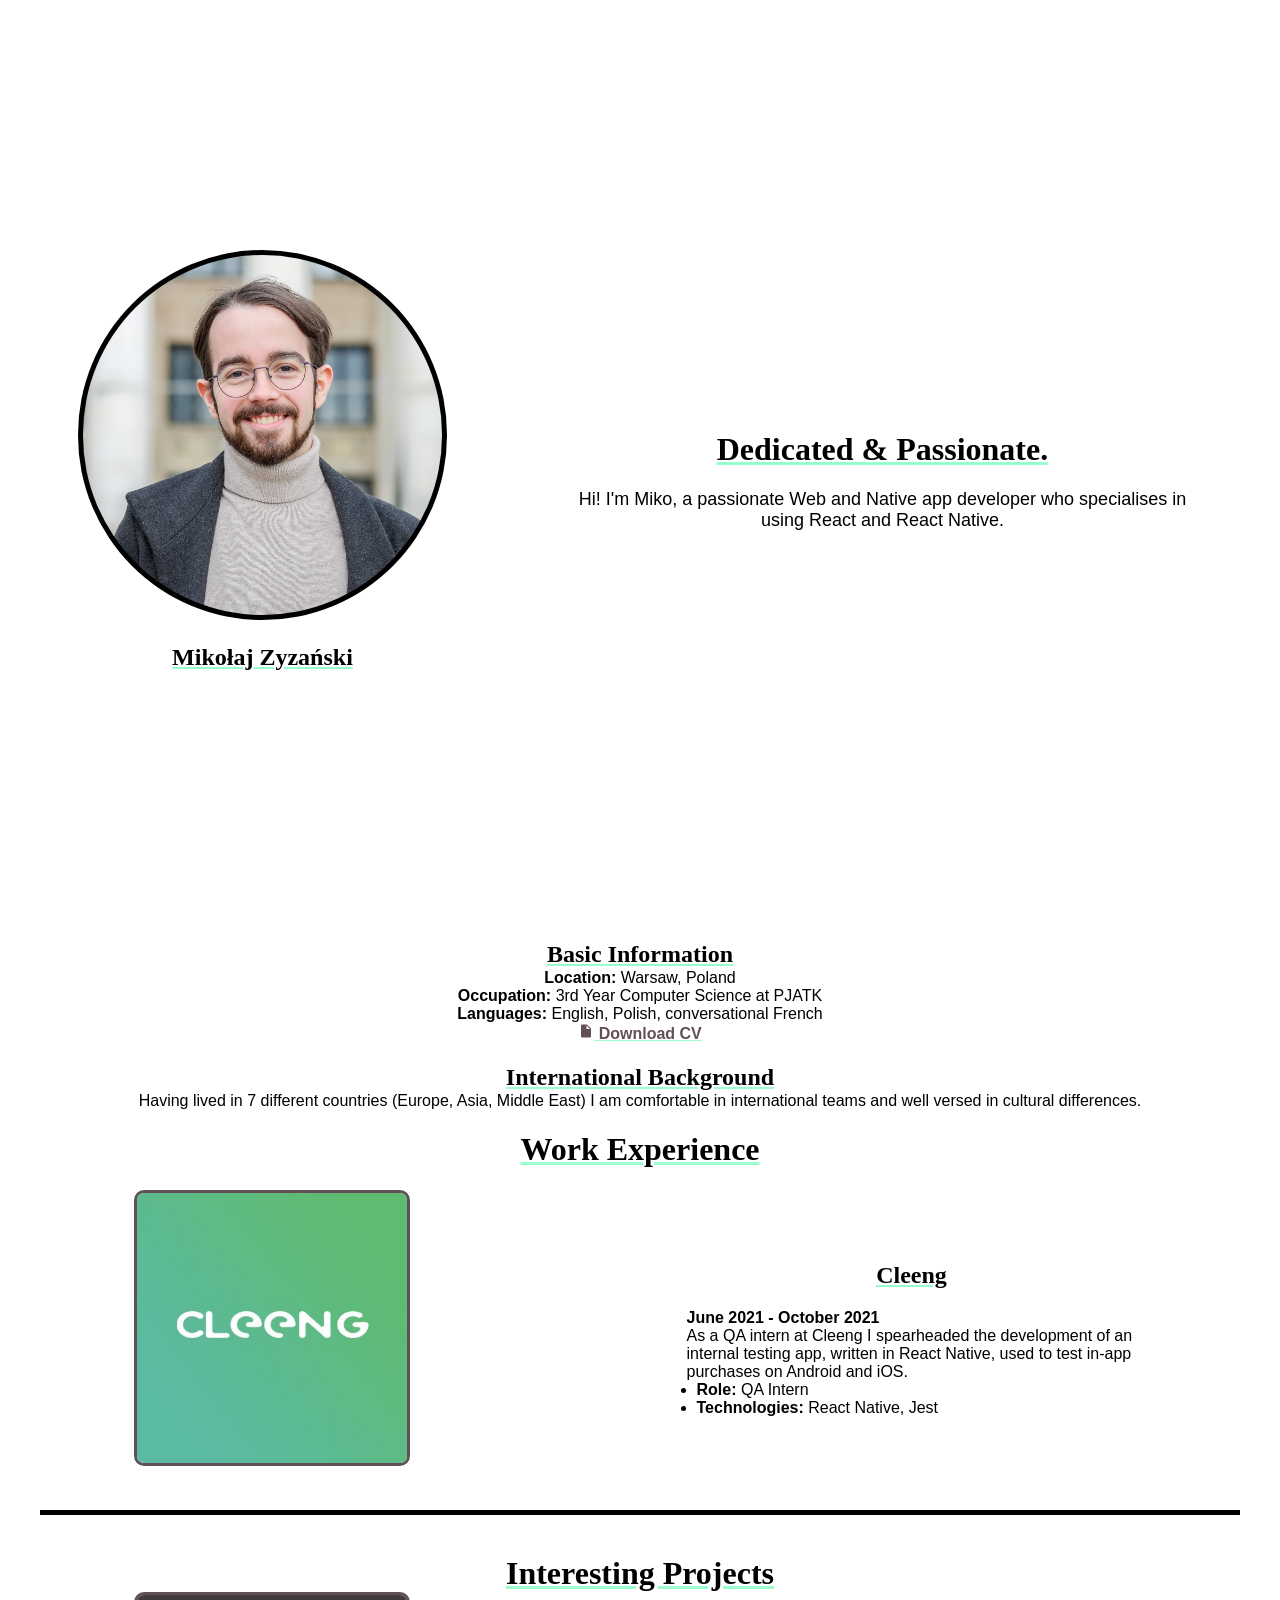
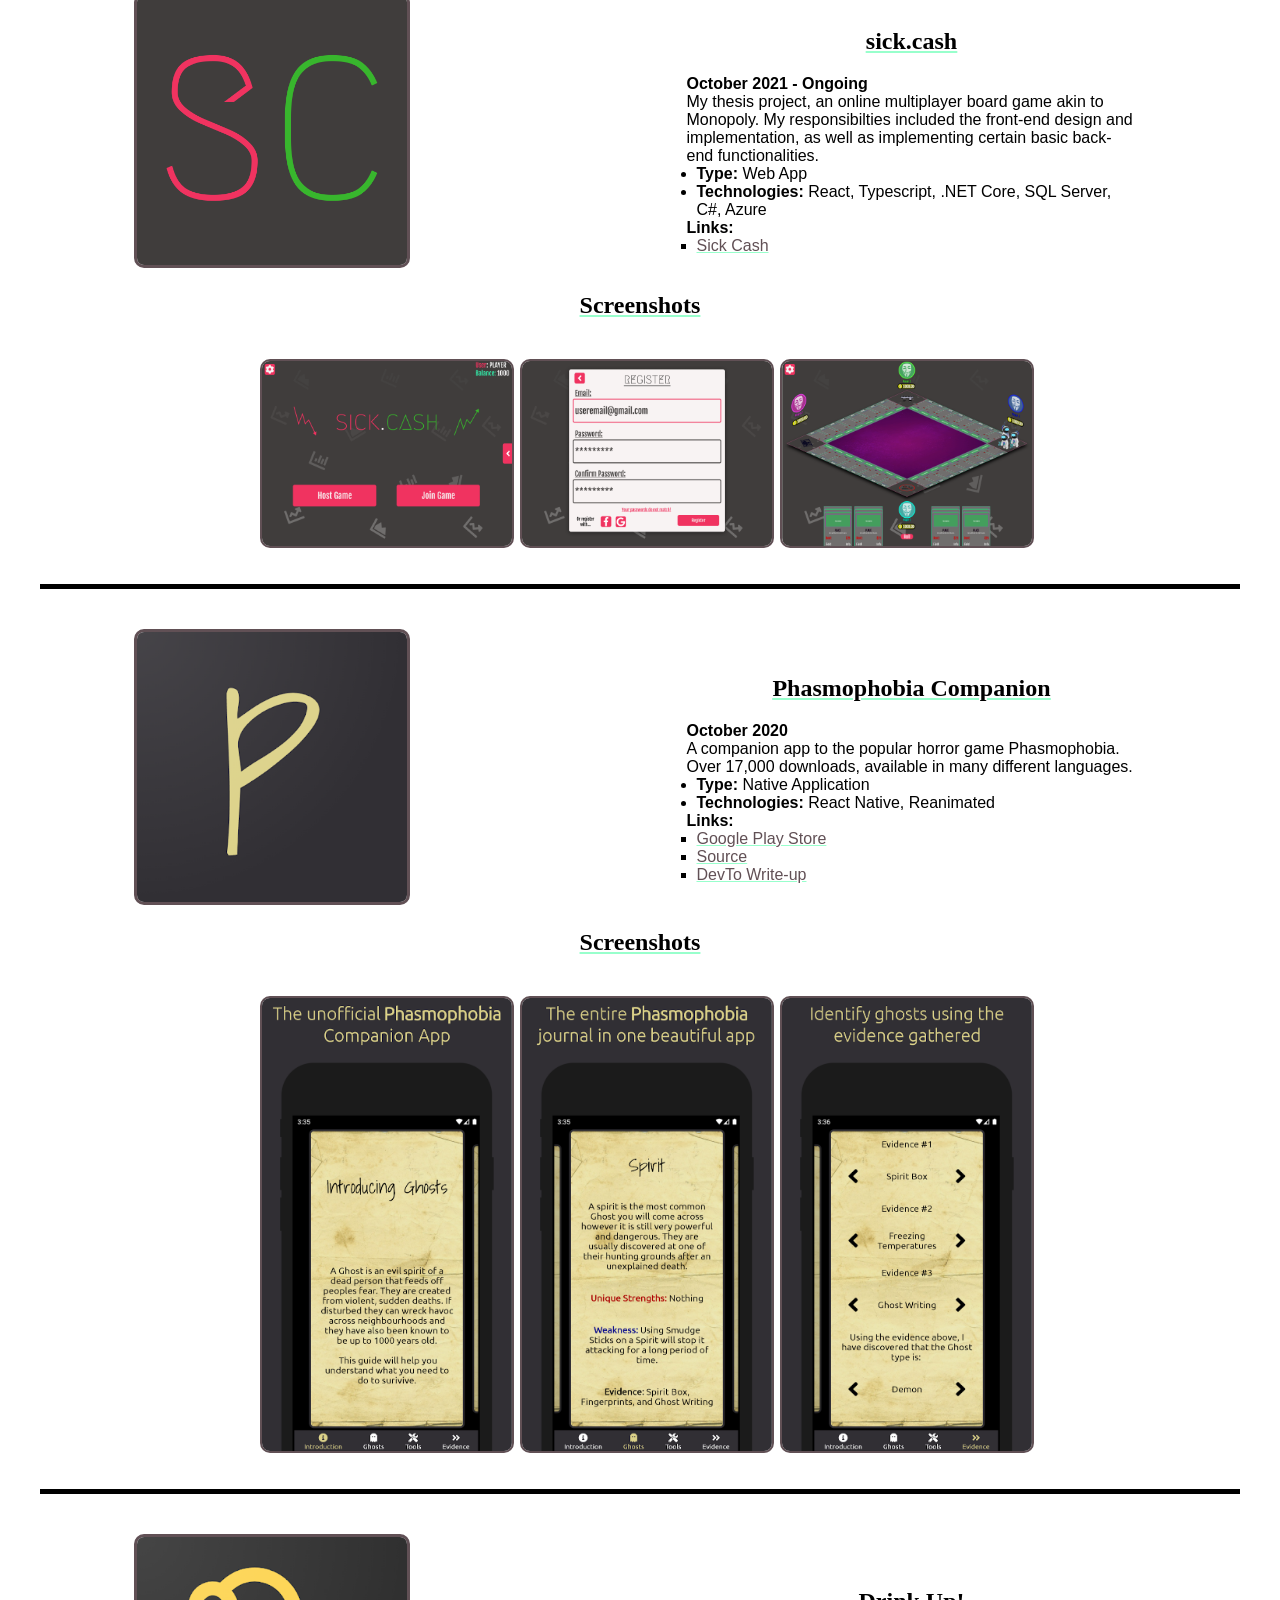
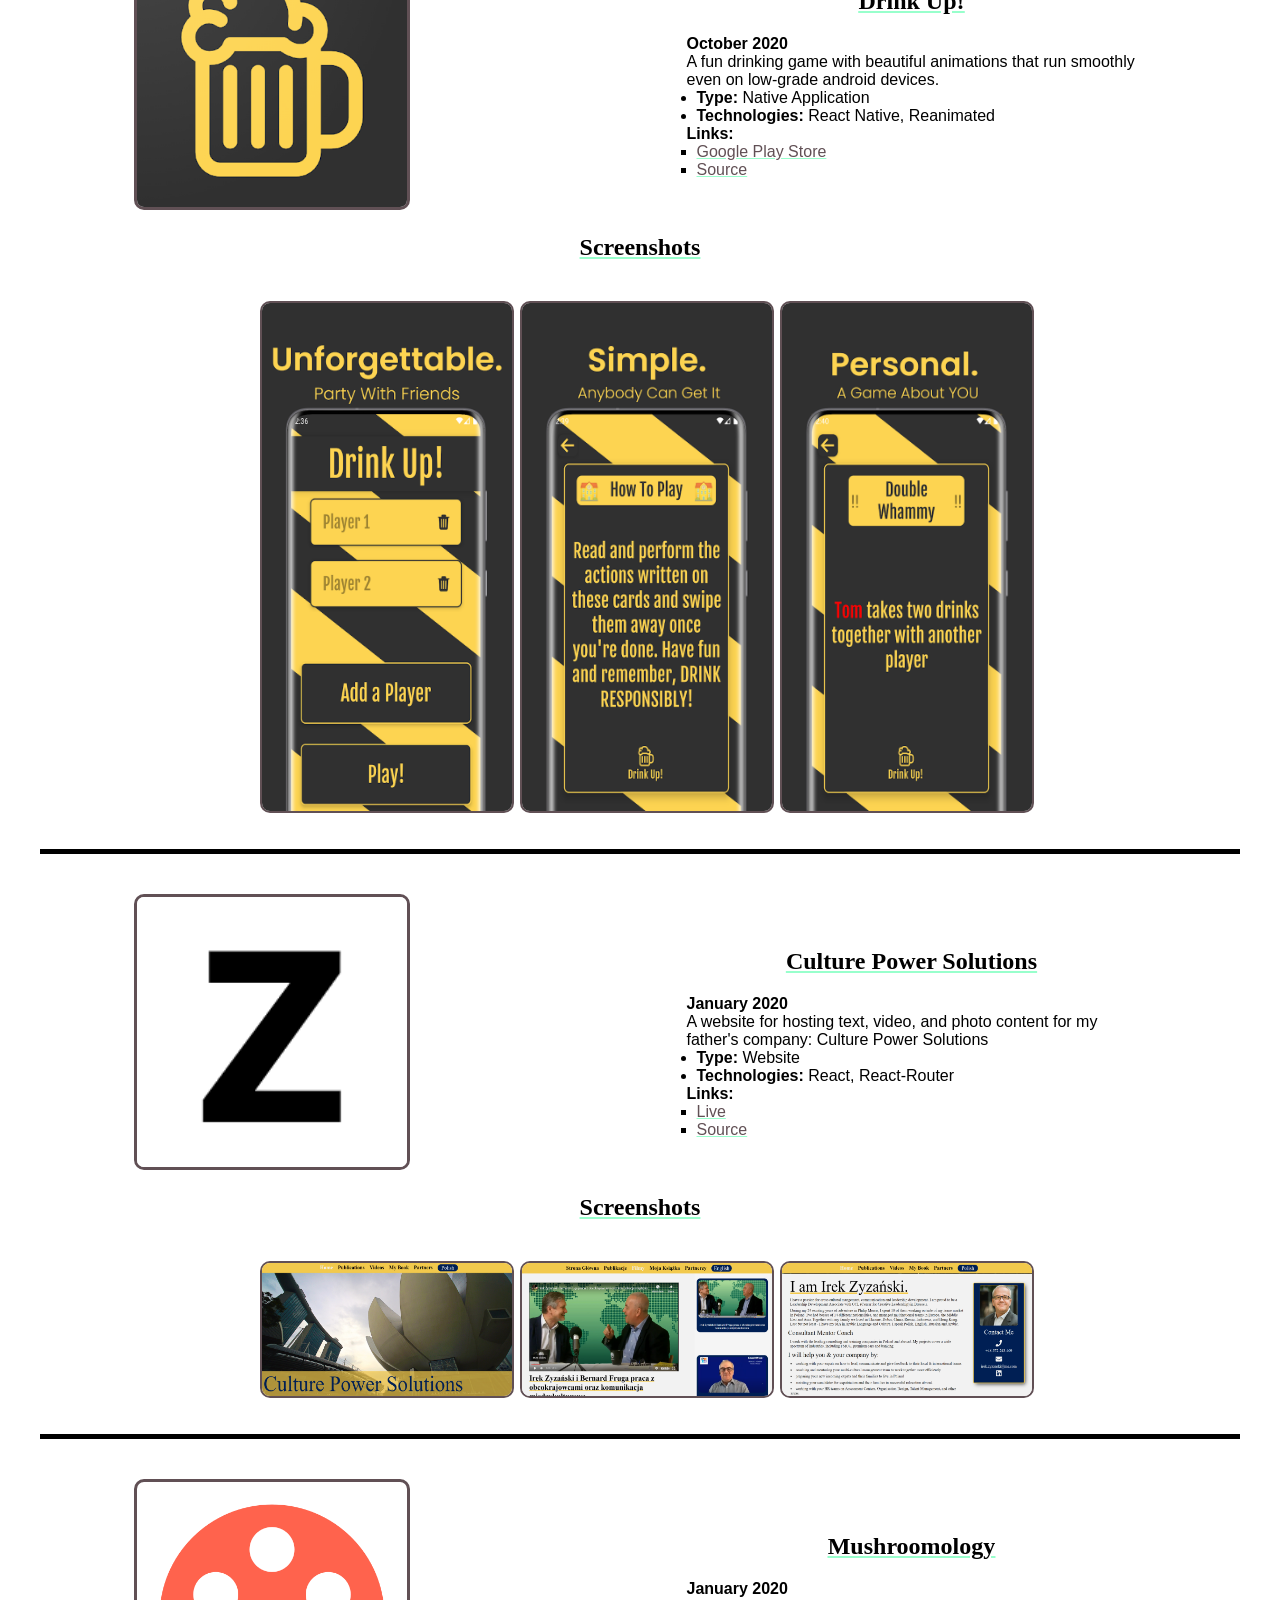
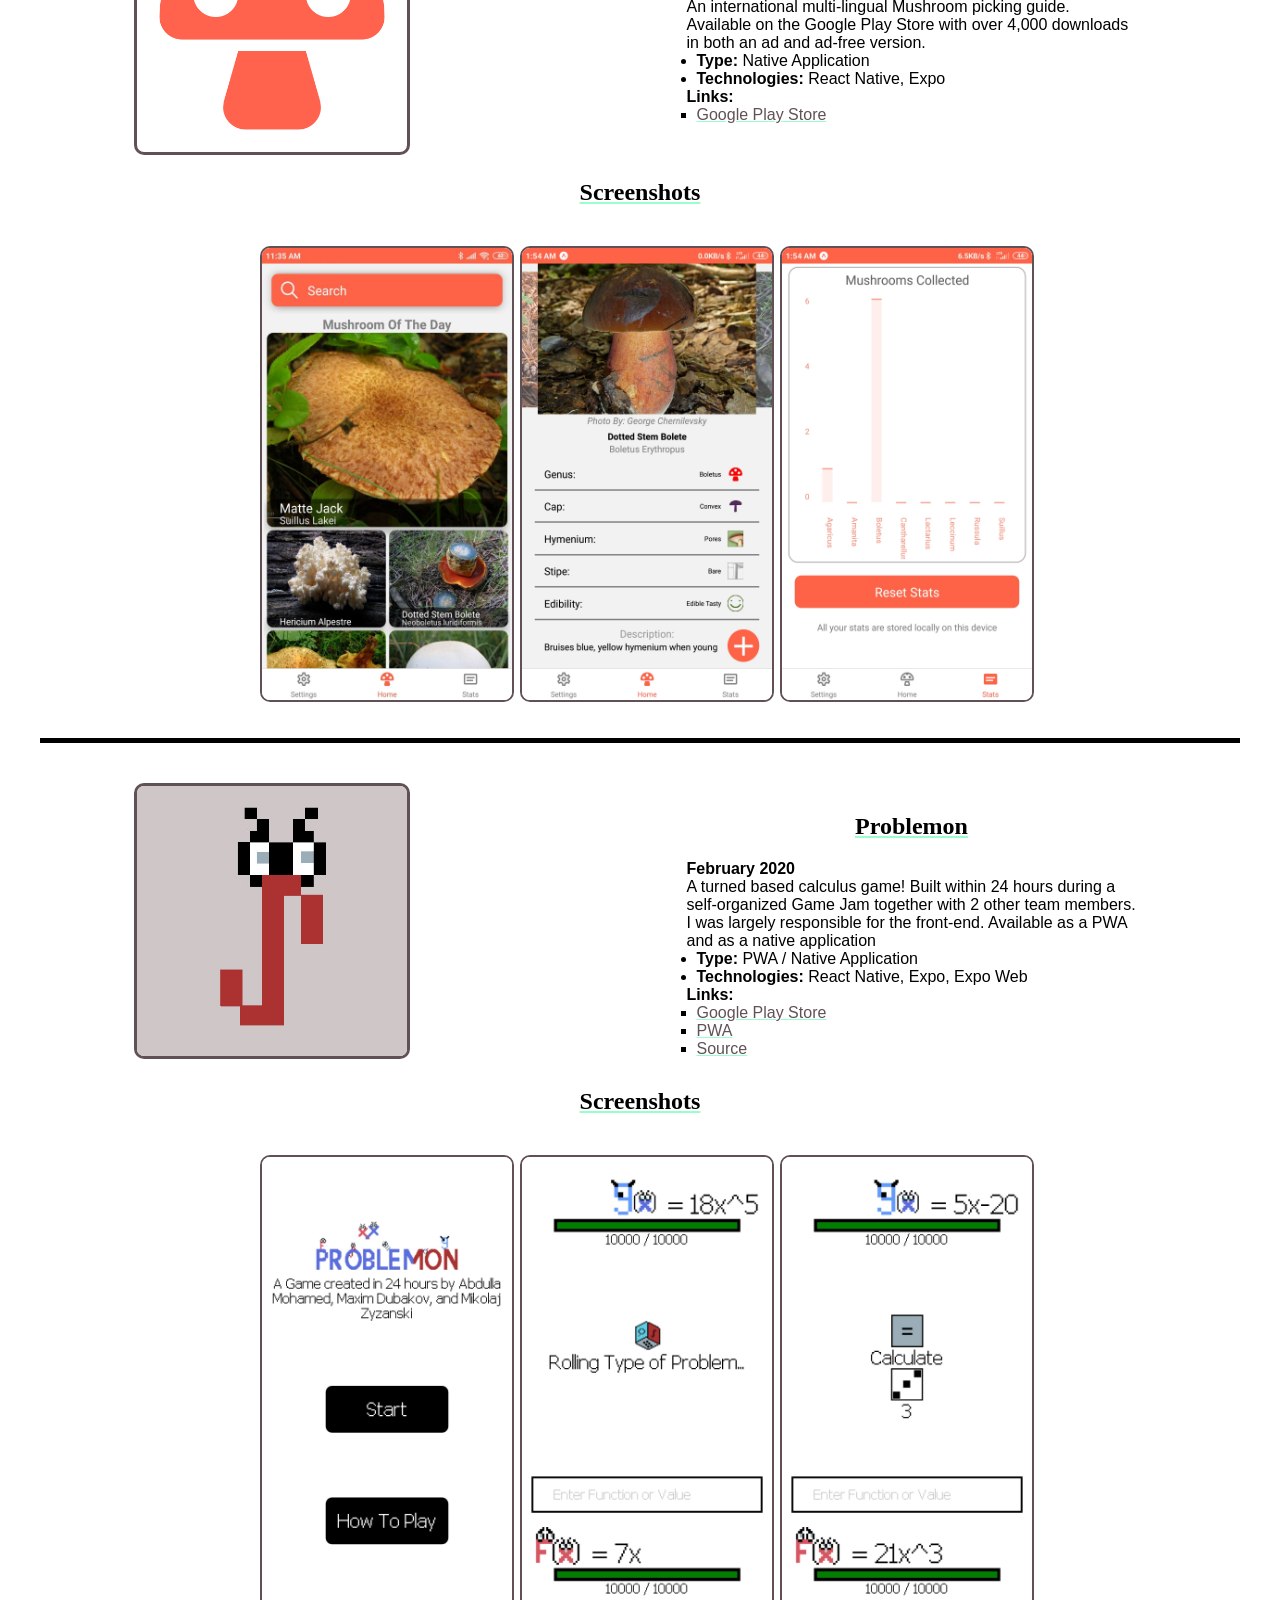
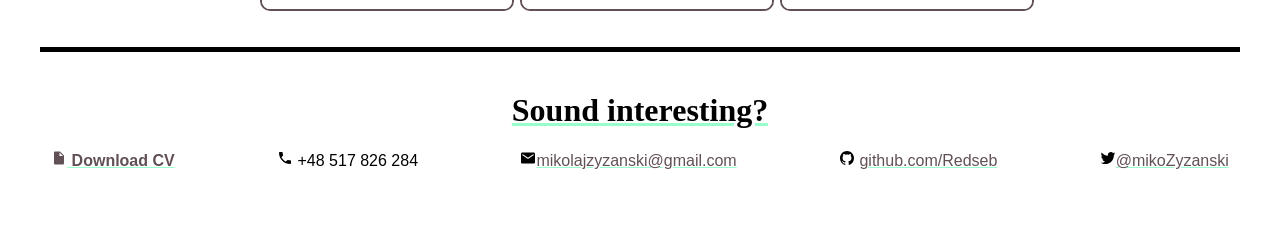
==== index.html @ 679fe80b "Updated with Cleeng and Sick Cash" ====
<!doctype html><html lang="en"><head><meta charset="utf-8"/><link rel="icon" href="/favicon.ico"/><meta name="viewport" content="width=device-width,initial-scale=1"/><meta name="theme-color" content="#000000"/><meta name="description" content="Mikołaj Zyzański's Portfolio"/><link rel="apple-touch-icon" href="/logo192.png"/><link rel="manifest" href="/manifest.json"/><title>Mikołaj Zyzański</title><link href="/static/css/main.ff051587.chunk.css" rel="stylesheet"></head><body><noscript>You need to enable JavaScript to run this app.</noscript><div id="root"></div><script>!function(e){function r(r){for(var n,l,f=r[0],i=r[1],p=r[2],c=0,s=[];c<f.length;c++)l=f[c],Object.prototype.hasOwnProperty.call(o,l)&&o[l]&&s.push(o[l][0]),o[l]=0;for(n in i)Object.prototype.hasOwnProperty.call(i,n)&&(e[n]=i[n]);for(a&&a(r);s.length;)s.shift()();return u.push.apply(u,p||[]),t()}function t(){for(var e,r=0;r<u.length;r++){for(var t=u[r],n=!0,f=1;f<t.length;f++){var i=t[f];0!==o[i]&&(n=!1)}n&&(u.splice(r--,1),e=l(l.s=t[0]))}return e}var n={},o={1:0},u=[];function l(r){if(n[r])return n[r].exports;var t=n[r]={i:r,l:!1,exports:{}};return e[r].call(t.exports,t,t.exports,l),t.l=!0,t.exports}l.m=e,l.c=n,l.d=function(e,r,t){l.o(e,r)||Object.defineProperty(e,r,{enumerable:!0,get:t})},l.r=function(e){"undefined"!=typeof Symbol&&Symbol.toStringTag&&Object.defineProperty(e,Symbol.toStringTag,{value:"Module"}),Object.defineProperty(e,"__esModule",{value:!0})},l.t=function(e,r){if(1&r&&(e=l(e)),8&r)return e;if(4&r&&"object"==typeof e&&e&&e.__esModule)return e;var t=Object.create(null);if(l.r(t),Object.defineProperty(t,"default",{enumerable:!0,value:e}),2&r&&"string"!=typeof e)for(var n in e)l.d(t,n,function(r){return e[r]}.bind(null,n));return t},l.n=function(e){var r=e&&e.__esModule?function(){return e.default}:function(){return e};return l.d(r,"a",r),r},l.o=function(e,r){return Object.prototype.hasOwnProperty.call(e,r)},l.p="/";var f=this.webpackJsonpportoflio=this.webpackJsonpportoflio||[],i=f.push.bind(f);f.push=r,f=f.slice();for(var p=0;p<f.length;p++)r(f[p]);var a=i;t()}([])</script><script src="/static/js/2.c08f9410.chunk.js"></script><script src="/static/js/main.2f886985.chunk.js"></script></body></html>
---- static/css/main.ff051587.chunk.css ----
body{margin:0;font-family:-apple-system,BlinkMacSystemFont,"Segoe UI","Roboto","Oxygen","Ubuntu","Cantarell","Fira Sans","Droid Sans","Helvetica Neue",sans-serif;-webkit-font-smoothing:antialiased;-moz-osx-font-smoothing:grayscale}code{font-family:source-code-pro,Menlo,Monaco,Consolas,"Courier New",monospace}body::-webkit-scrollbar{display:none}body{-ms-overflow-style:none}h1,h2,h3{font-family:"consolas"}p,ul{margin:0;padding:0}a:link,a:visited{color:#615055;-webkit-text-decoration-color:#98ffcc;text-decoration-color:#98ffcc}a:hover{color:#76c79f;-webkit-text-decoration-color:#615055;text-decoration-color:#615055}hr{border:none;background-color:#000;color:#000;height:5px;margin:40px}.zoom{transition:-webkit-transform .2s;transition:transform .2s;transition:transform .2s,-webkit-transform .2s;width:250px;margin-left:10px;margin-top:20px;z-index:1}.zoom:hover{-webkit-transform:scale(1.5);transform:scale(1.5);z-index:2}
/*# sourceMappingURL=main.ff051587.chunk.css.map */
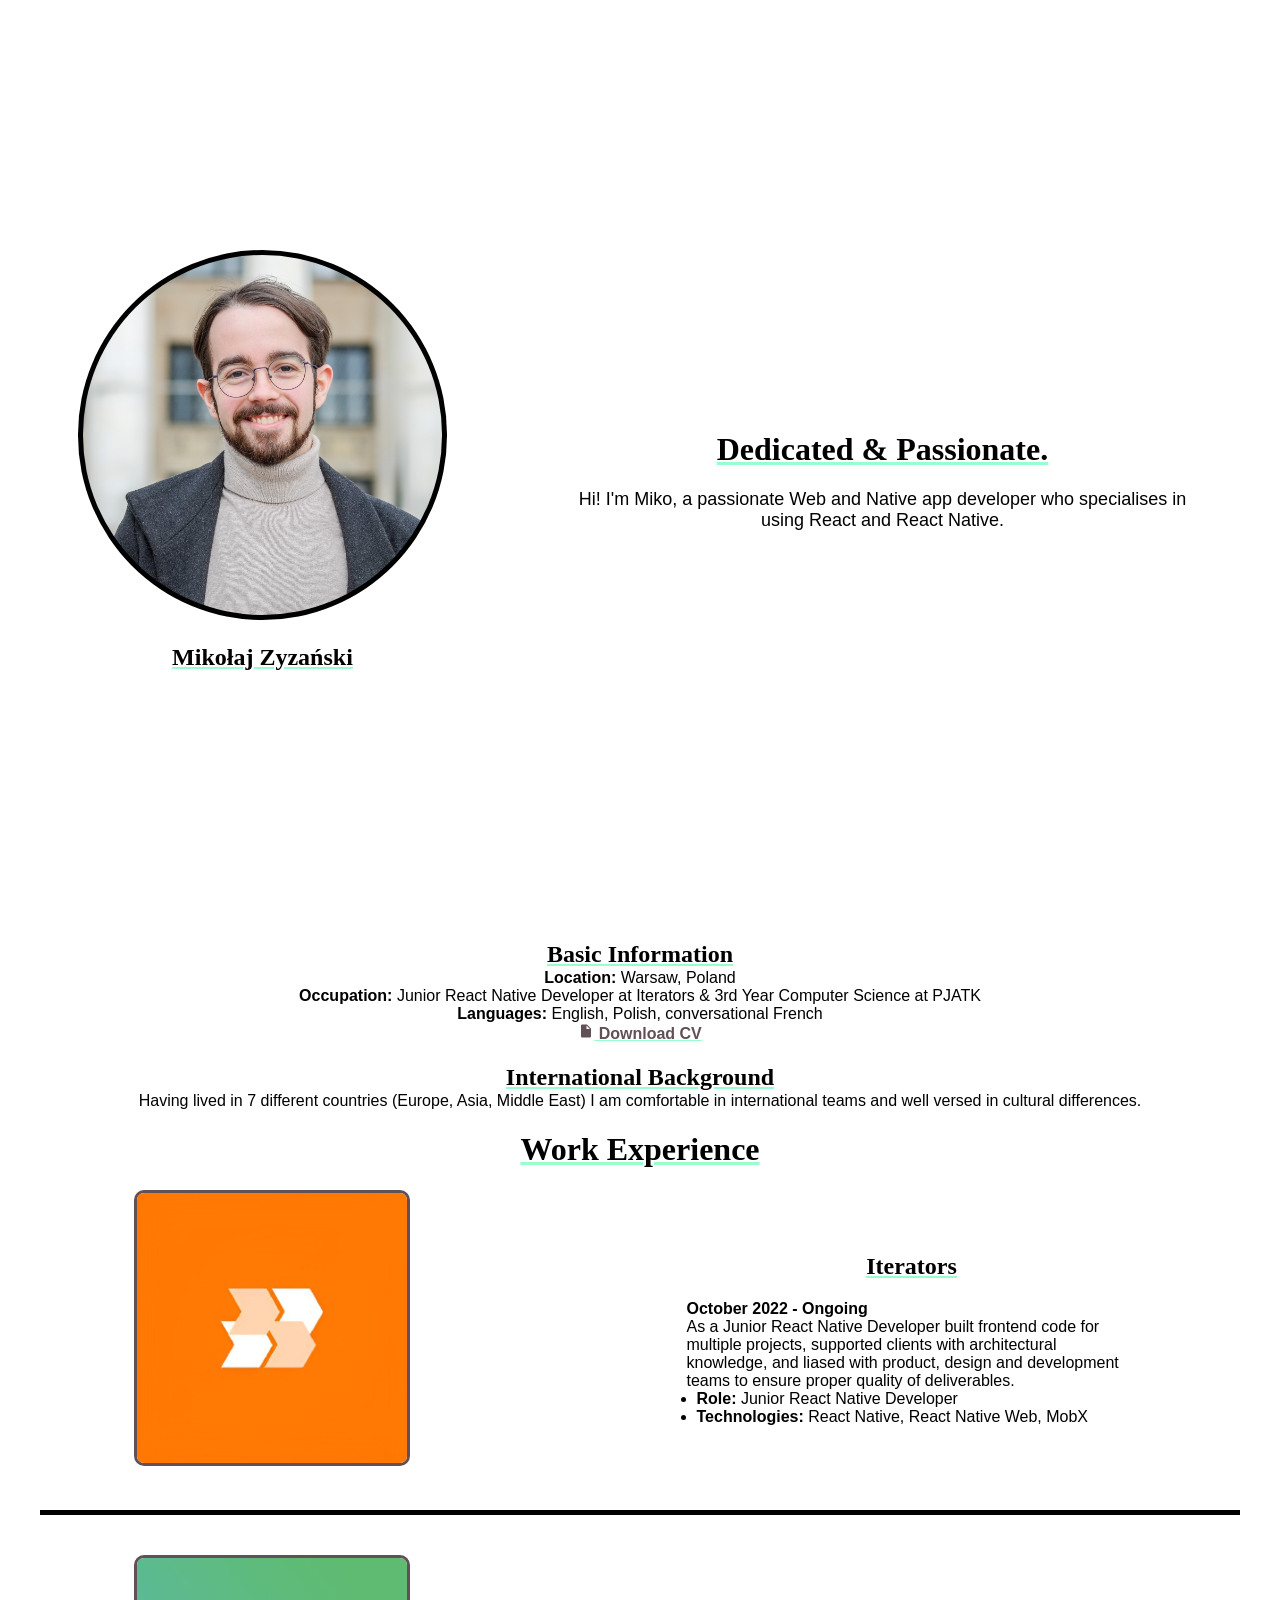
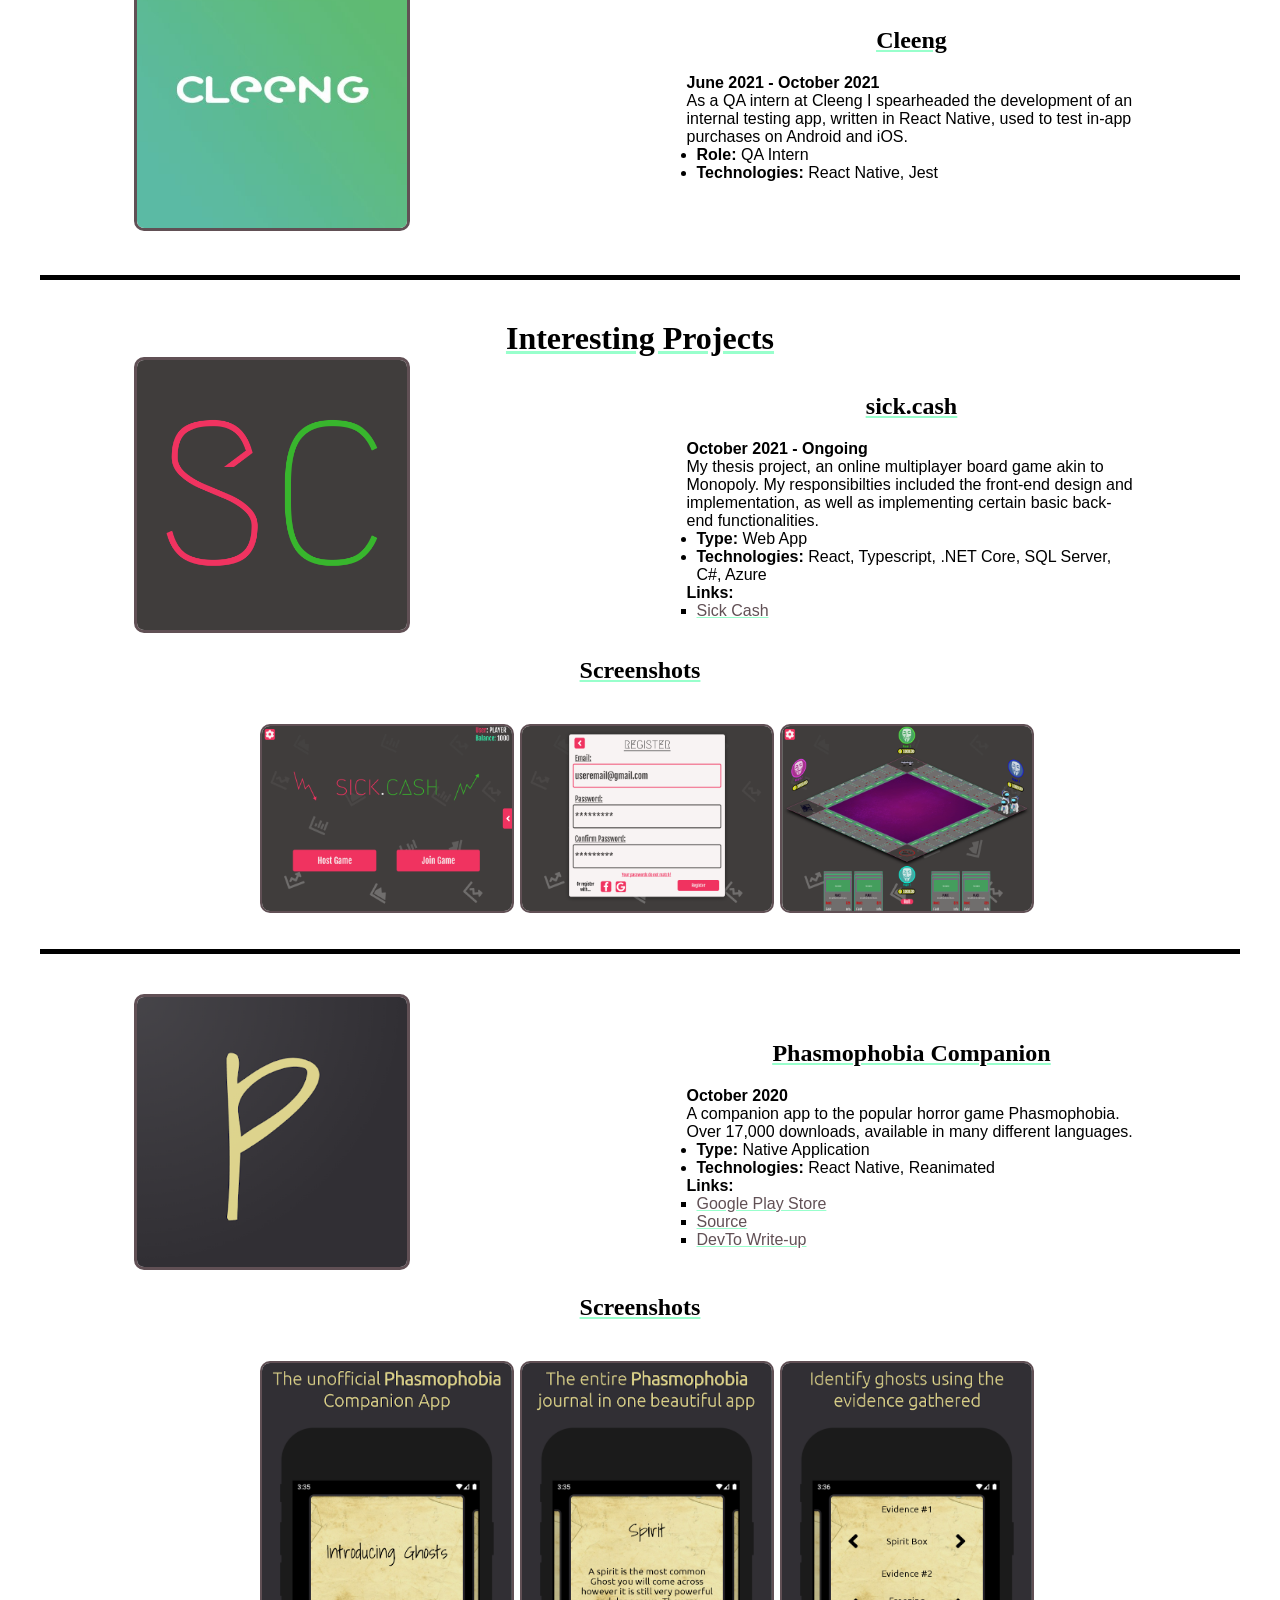
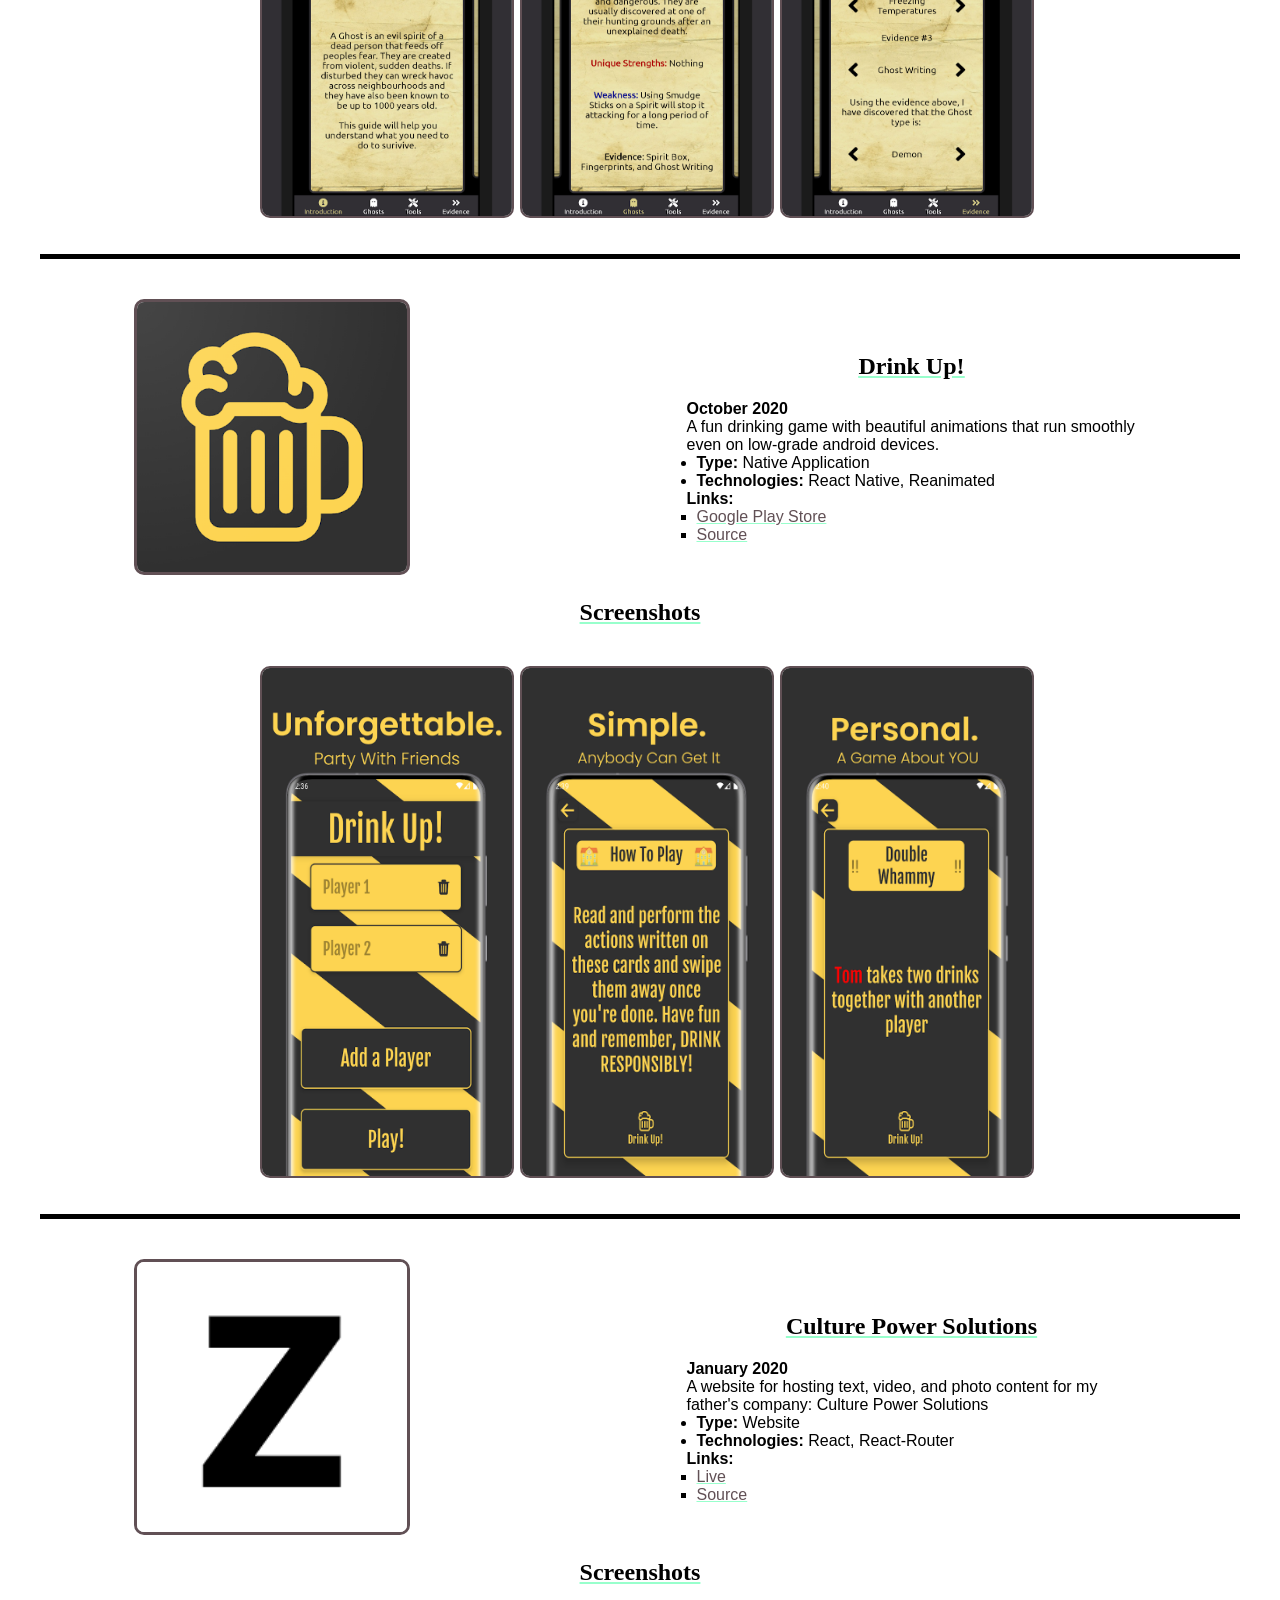
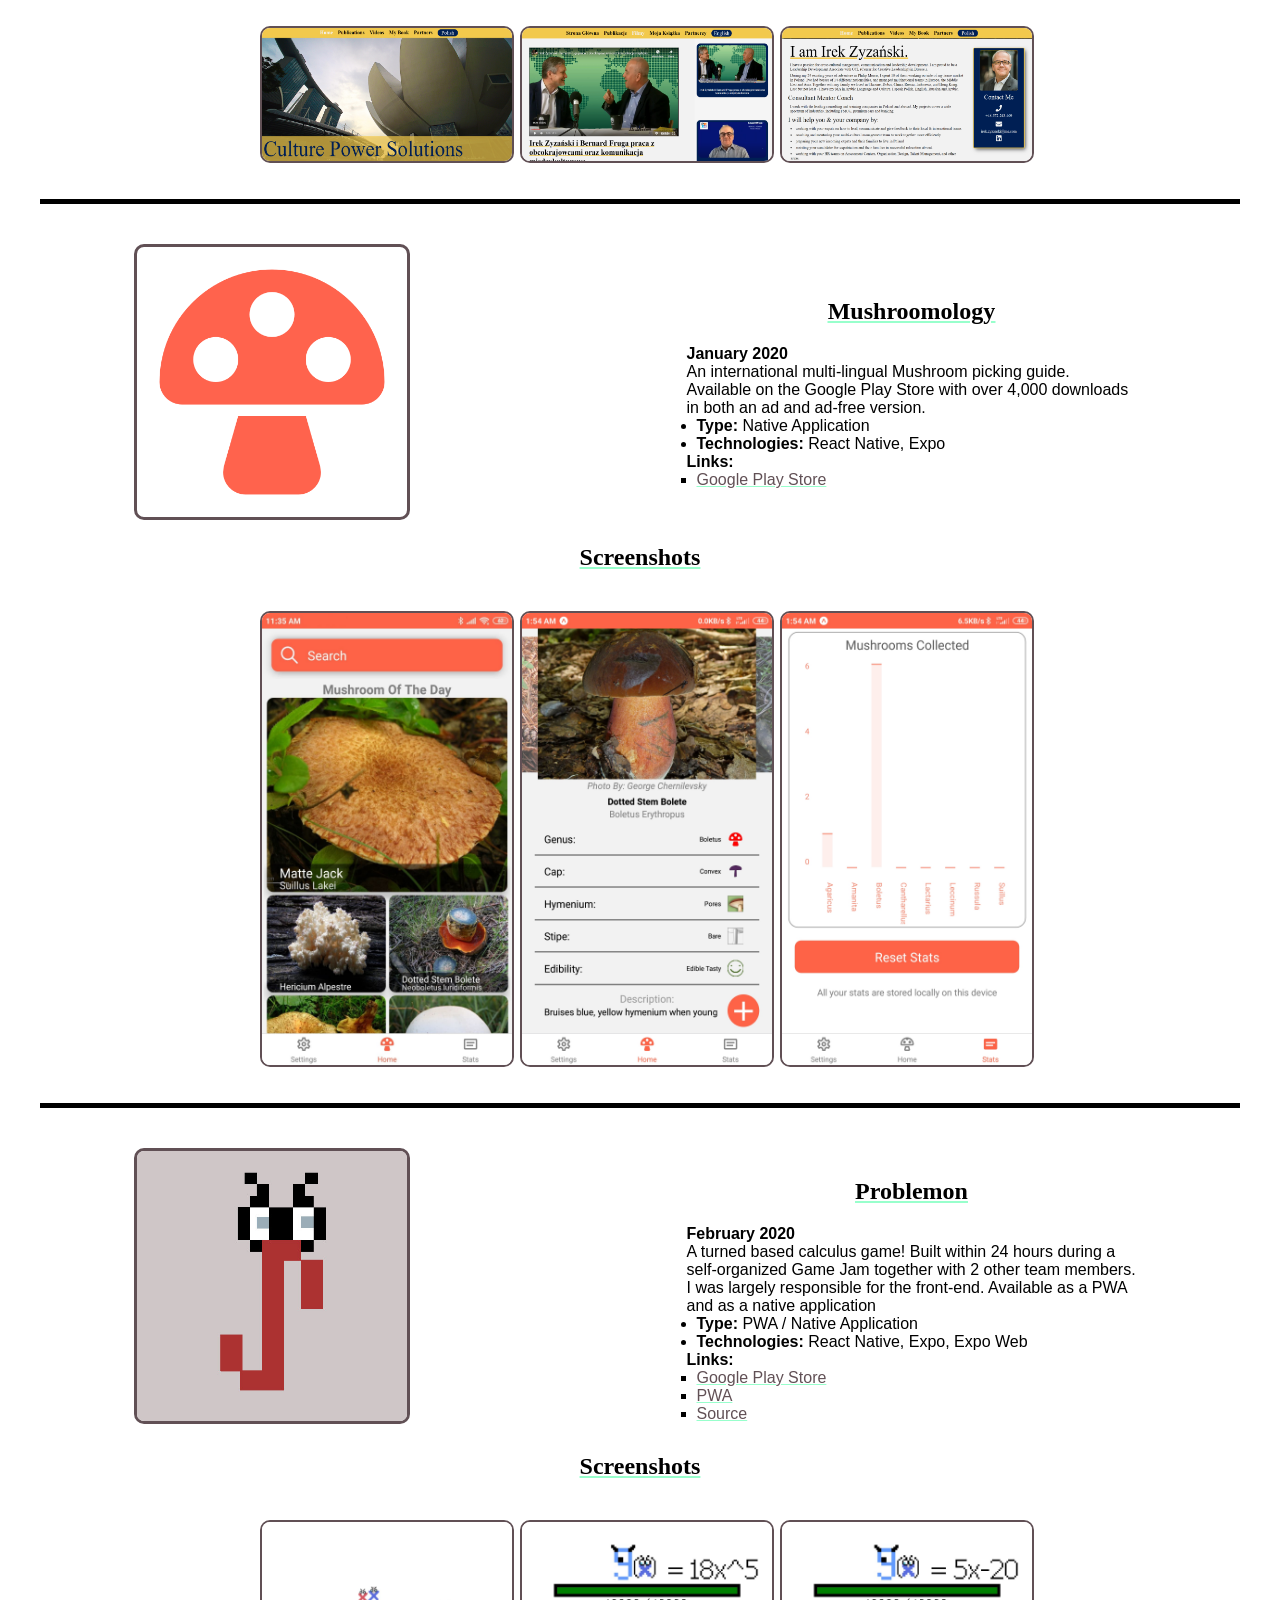
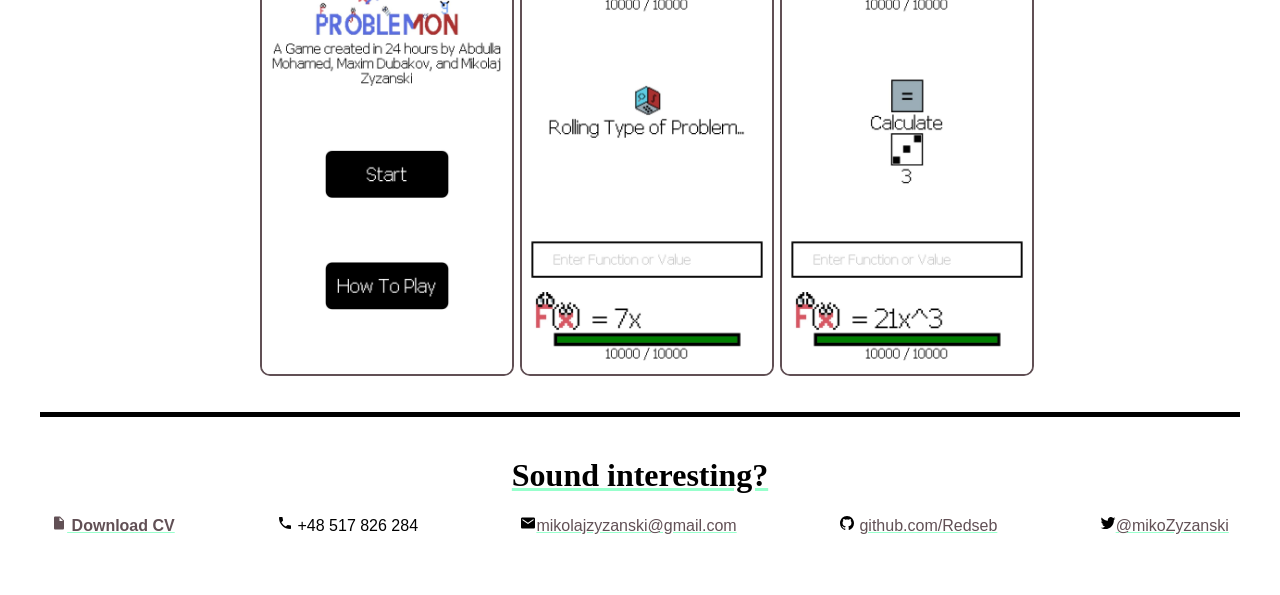
==== commit 485f9122: "add iterators" ====
--- a/index.html
+++ b/index.html
@@ -1 +1 @@
-<!doctype html><html lang="en"><head><meta charset="utf-8"/><link rel="icon" href="/favicon.ico"/><meta name="viewport" content="width=device-width,initial-scale=1"/><meta name="theme-color" content="#000000"/><meta name="description" content="Mikołaj Zyzański's Portfolio"/><link rel="apple-touch-icon" href="/logo192.png"/><link rel="manifest" href="/manifest.json"/><title>Mikołaj Zyzański</title><link href="/static/css/main.ff051587.chunk.css" rel="stylesheet"></head><body><noscript>You need to enable JavaScript to run this app.</noscript><div id="root"></div><script>!function(e){function r(r){for(var n,l,f=r[0],i=r[1],p=r[2],c=0,s=[];c<f.length;c++)l=f[c],Object.prototype.hasOwnProperty.call(o,l)&&o[l]&&s.push(o[l][0]),o[l]=0;for(n in i)Object.prototype.hasOwnProperty.call(i,n)&&(e[n]=i[n]);for(a&&a(r);s.length;)s.shift()();return u.push.apply(u,p||[]),t()}function t(){for(var e,r=0;r<u.length;r++){for(var t=u[r],n=!0,f=1;f<t.length;f++){var i=t[f];0!==o[i]&&(n=!1)}n&&(u.splice(r--,1),e=l(l.s=t[0]))}return e}var n={},o={1:0},u=[];function l(r){if(n[r])return n[r].exports;var t=n[r]={i:r,l:!1,exports:{}};return e[r].call(t.exports,t,t.exports,l),t.l=!0,t.exports}l.m=e,l.c=n,l.d=function(e,r,t){l.o(e,r)||Object.defineProperty(e,r,{enumerable:!0,get:t})},l.r=function(e){"undefined"!=typeof Symbol&&Symbol.toStringTag&&Object.defineProperty(e,Symbol.toStringTag,{value:"Module"}),Object.defineProperty(e,"__esModule",{value:!0})},l.t=function(e,r){if(1&r&&(e=l(e)),8&r)return e;if(4&r&&"object"==typeof e&&e&&e.__esModule)return e;var t=Object.create(null);if(l.r(t),Object.defineProperty(t,"default",{enumerable:!0,value:e}),2&r&&"string"!=typeof e)for(var n in e)l.d(t,n,function(r){return e[r]}.bind(null,n));return t},l.n=function(e){var r=e&&e.__esModule?function(){return e.default}:function(){return e};return l.d(r,"a",r),r},l.o=function(e,r){return Object.prototype.hasOwnProperty.call(e,r)},l.p="/";var f=this.webpackJsonpportoflio=this.webpackJsonpportoflio||[],i=f.push.bind(f);f.push=r,f=f.slice();for(var p=0;p<f.length;p++)r(f[p]);var a=i;t()}([])</script><script src="/static/js/2.c08f9410.chunk.js"></script><script src="/static/js/main.2f886985.chunk.js"></script></body></html>+<!doctype html><html lang="en"><head><meta charset="utf-8"/><link rel="icon" href="/favicon.ico"/><meta name="viewport" content="width=device-width,initial-scale=1"/><meta name="theme-color" content="#000000"/><meta name="description" content="Mikołaj Zyzański's Portfolio"/><link rel="apple-touch-icon" href="/logo192.png"/><link rel="manifest" href="/manifest.json"/><title>Mikołaj Zyzański</title><link href="/static/css/main.b4175645.chunk.css" rel="stylesheet"></head><body><noscript>You need to enable JavaScript to run this app.</noscript><div id="root"></div><script>!function(e){function r(r){for(var n,l,f=r[0],i=r[1],p=r[2],c=0,s=[];c<f.length;c++)l=f[c],Object.prototype.hasOwnProperty.call(o,l)&&o[l]&&s.push(o[l][0]),o[l]=0;for(n in i)Object.prototype.hasOwnProperty.call(i,n)&&(e[n]=i[n]);for(a&&a(r);s.length;)s.shift()();return u.push.apply(u,p||[]),t()}function t(){for(var e,r=0;r<u.length;r++){for(var t=u[r],n=!0,f=1;f<t.length;f++){var i=t[f];0!==o[i]&&(n=!1)}n&&(u.splice(r--,1),e=l(l.s=t[0]))}return e}var n={},o={1:0},u=[];function l(r){if(n[r])return n[r].exports;var t=n[r]={i:r,l:!1,exports:{}};return e[r].call(t.exports,t,t.exports,l),t.l=!0,t.exports}l.m=e,l.c=n,l.d=function(e,r,t){l.o(e,r)||Object.defineProperty(e,r,{enumerable:!0,get:t})},l.r=function(e){"undefined"!=typeof Symbol&&Symbol.toStringTag&&Object.defineProperty(e,Symbol.toStringTag,{value:"Module"}),Object.defineProperty(e,"__esModule",{value:!0})},l.t=function(e,r){if(1&r&&(e=l(e)),8&r)return e;if(4&r&&"object"==typeof e&&e&&e.__esModule)return e;var t=Object.create(null);if(l.r(t),Object.defineProperty(t,"default",{enumerable:!0,value:e}),2&r&&"string"!=typeof e)for(var n in e)l.d(t,n,function(r){return e[r]}.bind(null,n));return t},l.n=function(e){var r=e&&e.__esModule?function(){return e.default}:function(){return e};return l.d(r,"a",r),r},l.o=function(e,r){return Object.prototype.hasOwnProperty.call(e,r)},l.p="/";var f=this.webpackJsonpportoflio=this.webpackJsonpportoflio||[],i=f.push.bind(f);f.push=r,f=f.slice();for(var p=0;p<f.length;p++)r(f[p]);var a=i;t()}([])</script><script src="/static/js/2.e98ad487.chunk.js"></script><script src="/static/js/main.14a6ec6b.chunk.js"></script></body></html>
--- a/static/css/main.b4175645.chunk.css
+++ b/static/css/main.b4175645.chunk.css
@@ -0,0 +1,2 @@
+body{margin:0;font-family:-apple-system,BlinkMacSystemFont,"Segoe UI","Roboto","Oxygen","Ubuntu","Cantarell","Fira Sans","Droid Sans","Helvetica Neue",sans-serif;-webkit-font-smoothing:antialiased;-moz-osx-font-smoothing:grayscale}code{font-family:source-code-pro,Menlo,Monaco,Consolas,"Courier New",monospace}body::-webkit-scrollbar{display:none}body{-ms-overflow-style:none}h1,h2,h3{font-family:"consolas"}p,ul{margin:0;padding:0}a:link,a:visited{color:#615055;-webkit-text-decoration-color:#98ffcc;text-decoration-color:#98ffcc}a:hover{color:#76c79f;-webkit-text-decoration-color:#615055;text-decoration-color:#615055}hr{border:none;background-color:#000;color:#000;height:5px;margin:40px}.zoom{transition:transform .2s;width:250px;margin-left:10px;margin-top:20px;z-index:1}.zoom:hover{transform:scale(1.5);z-index:2}
+/*# sourceMappingURL=main.b4175645.chunk.css.map */
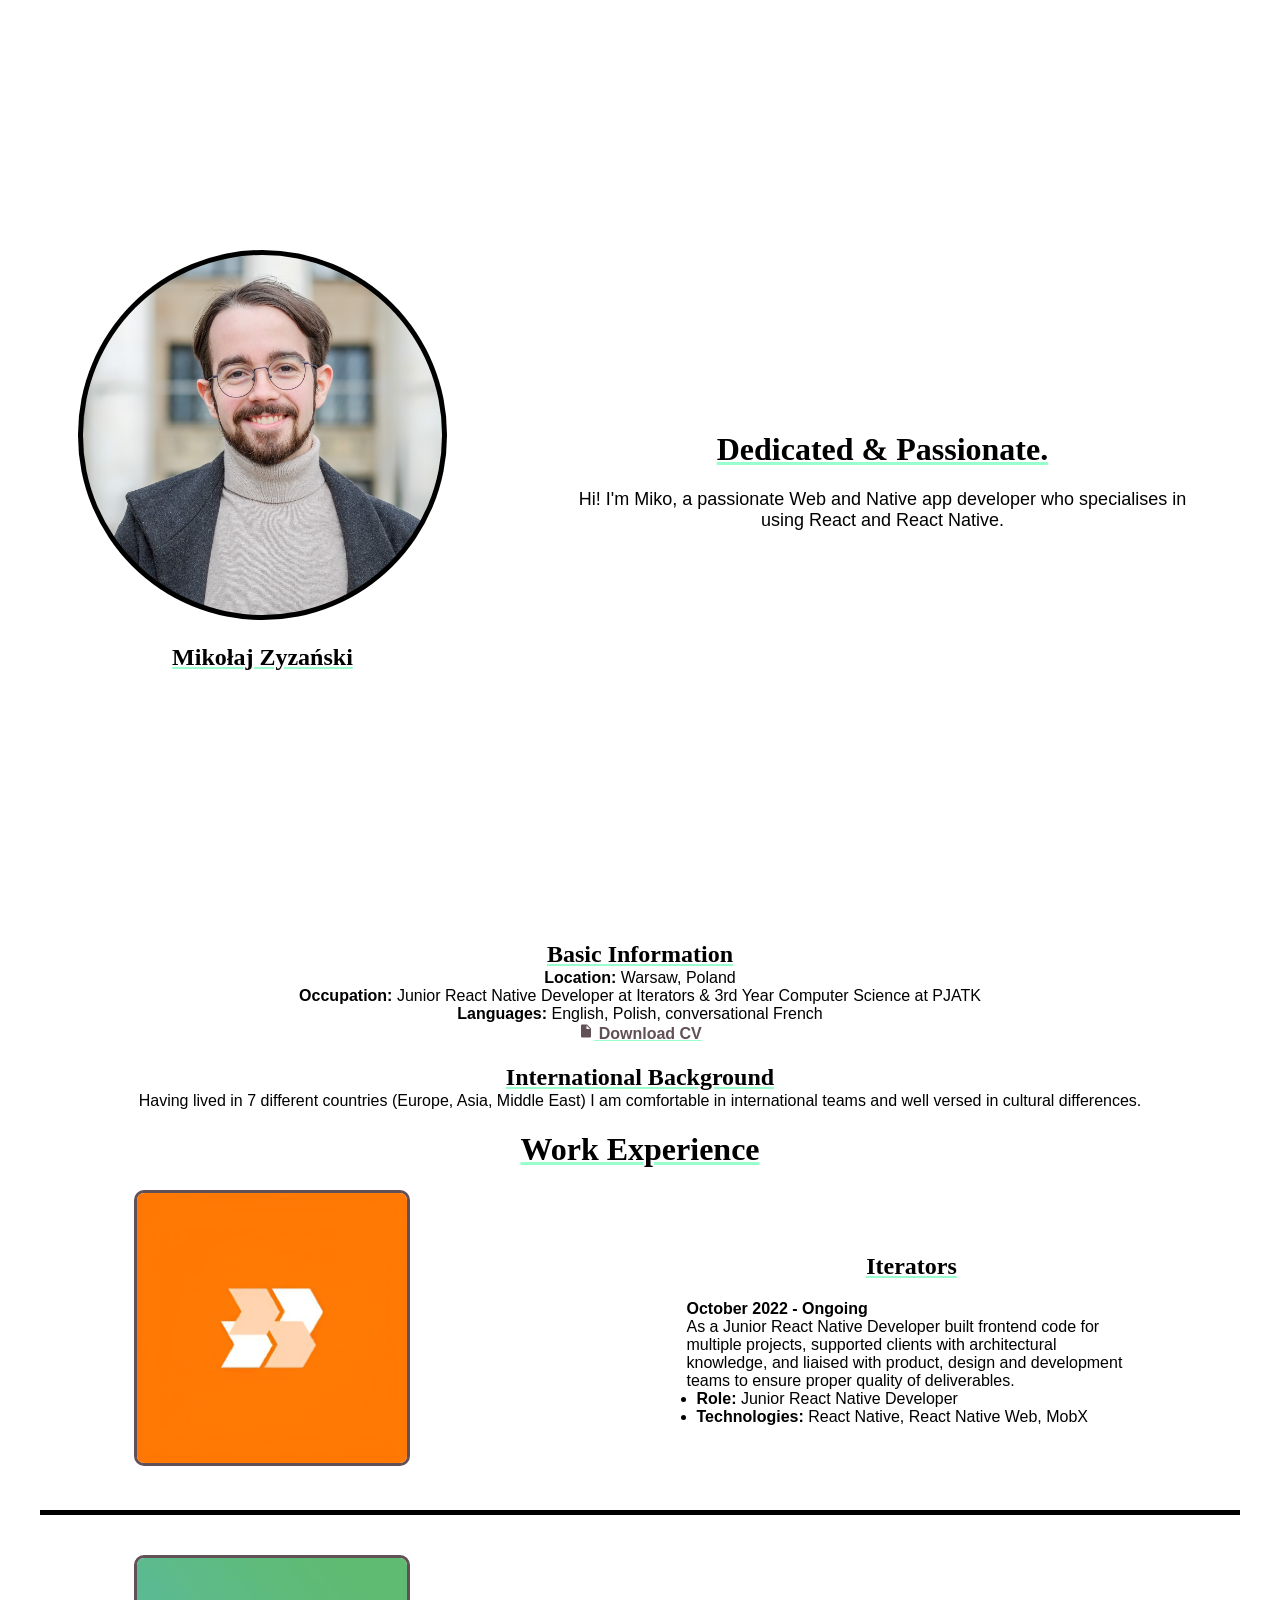
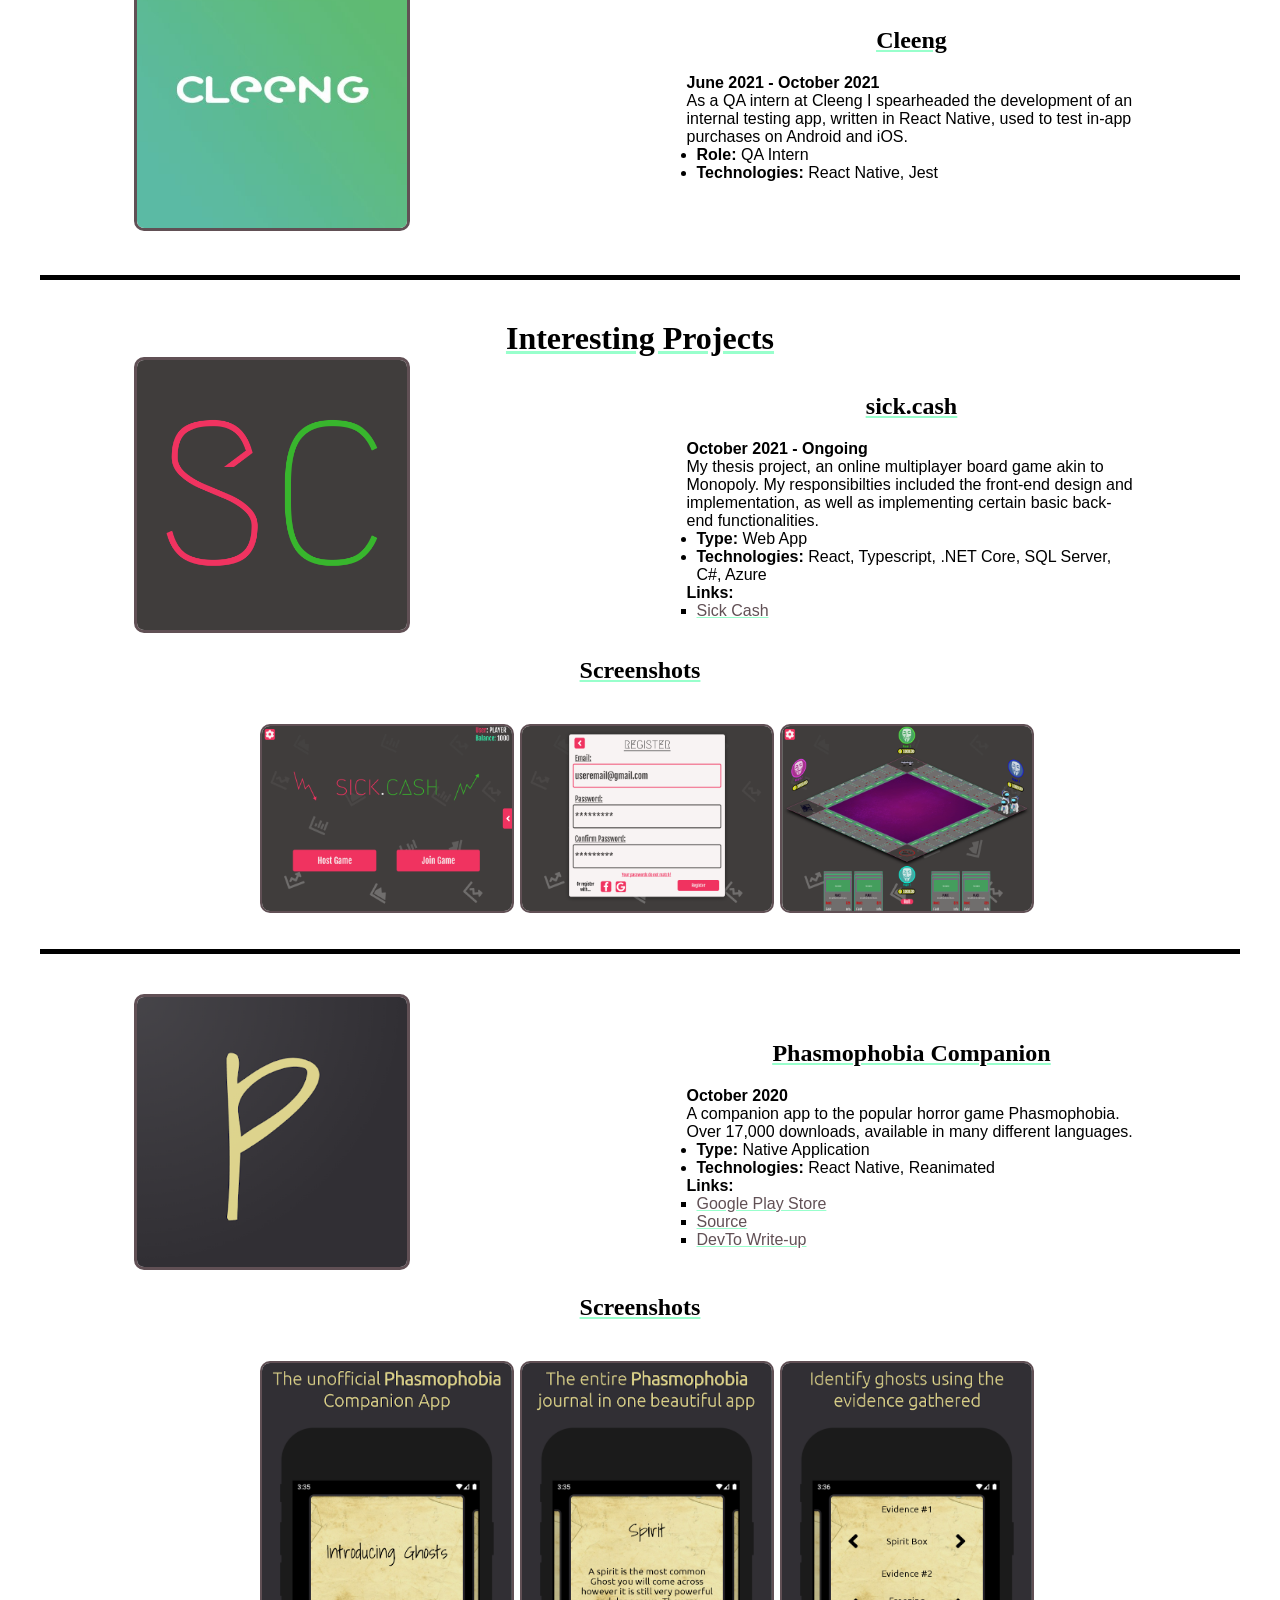
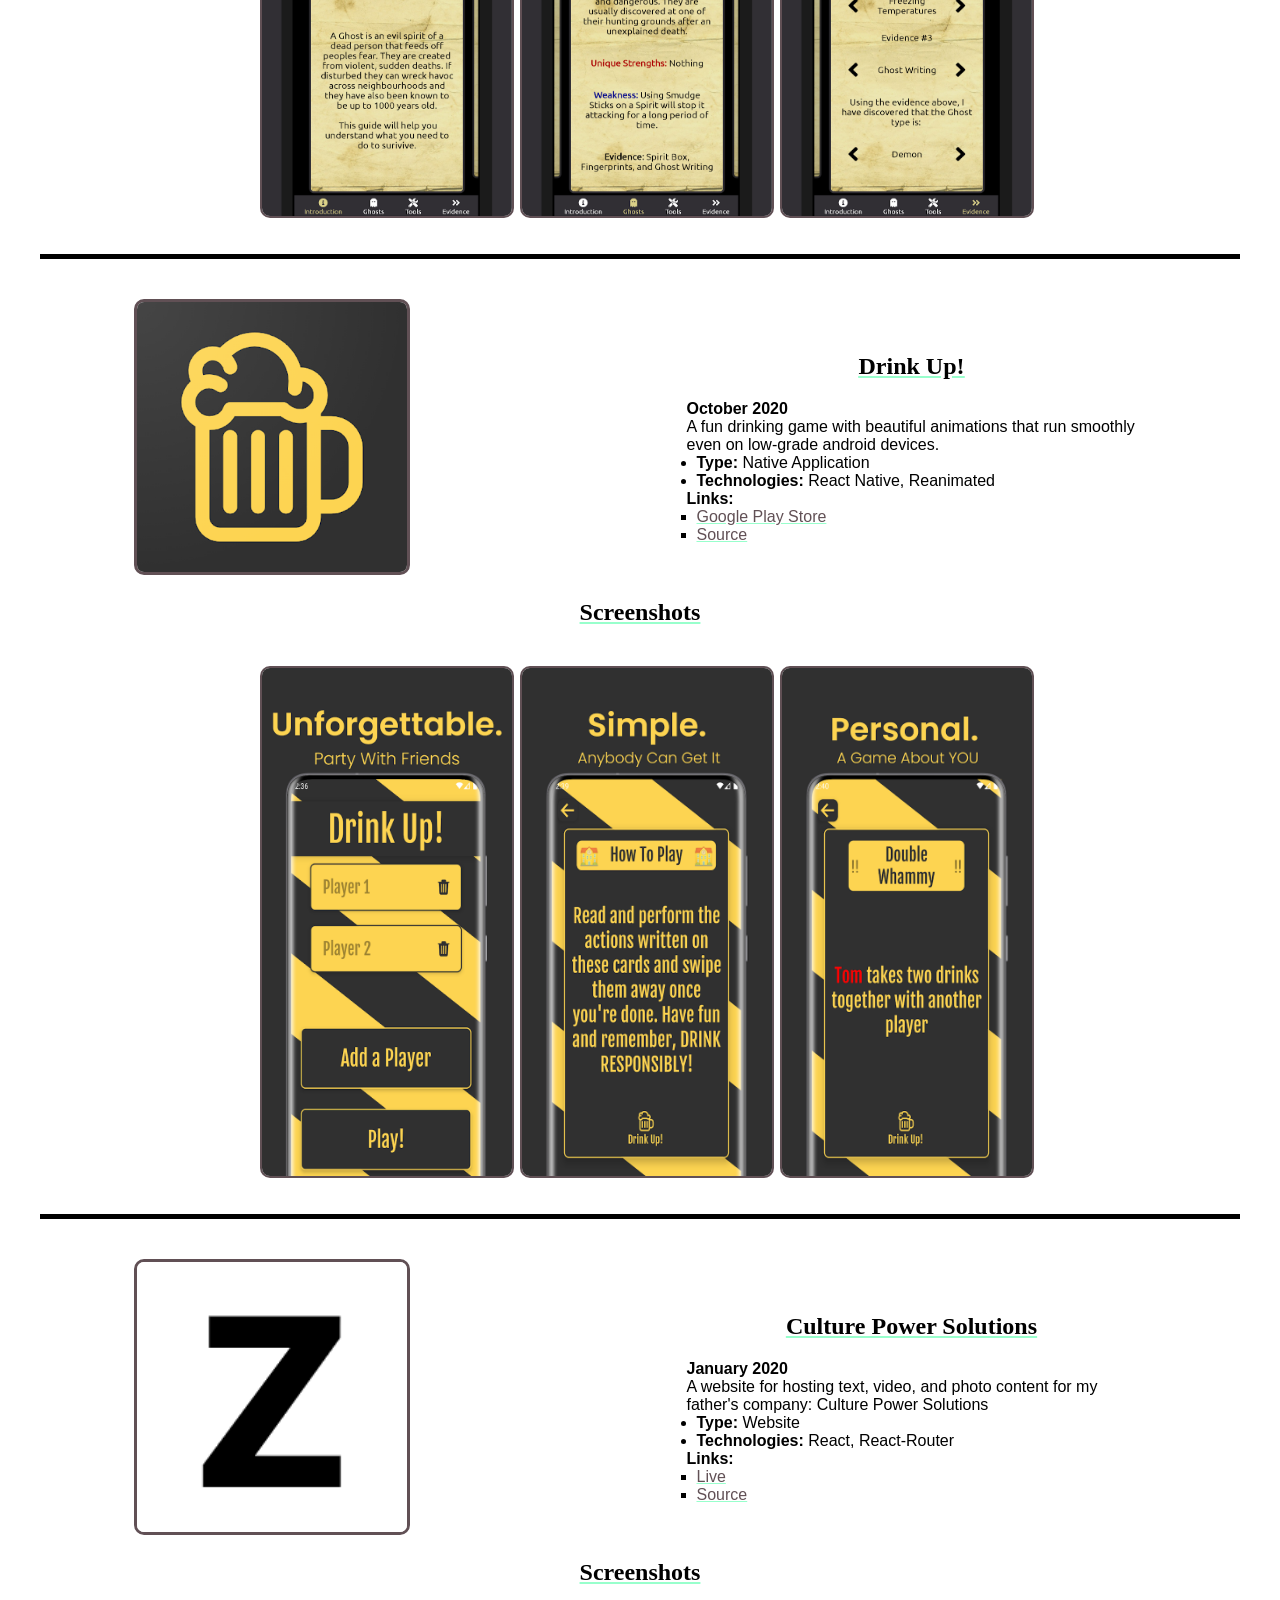
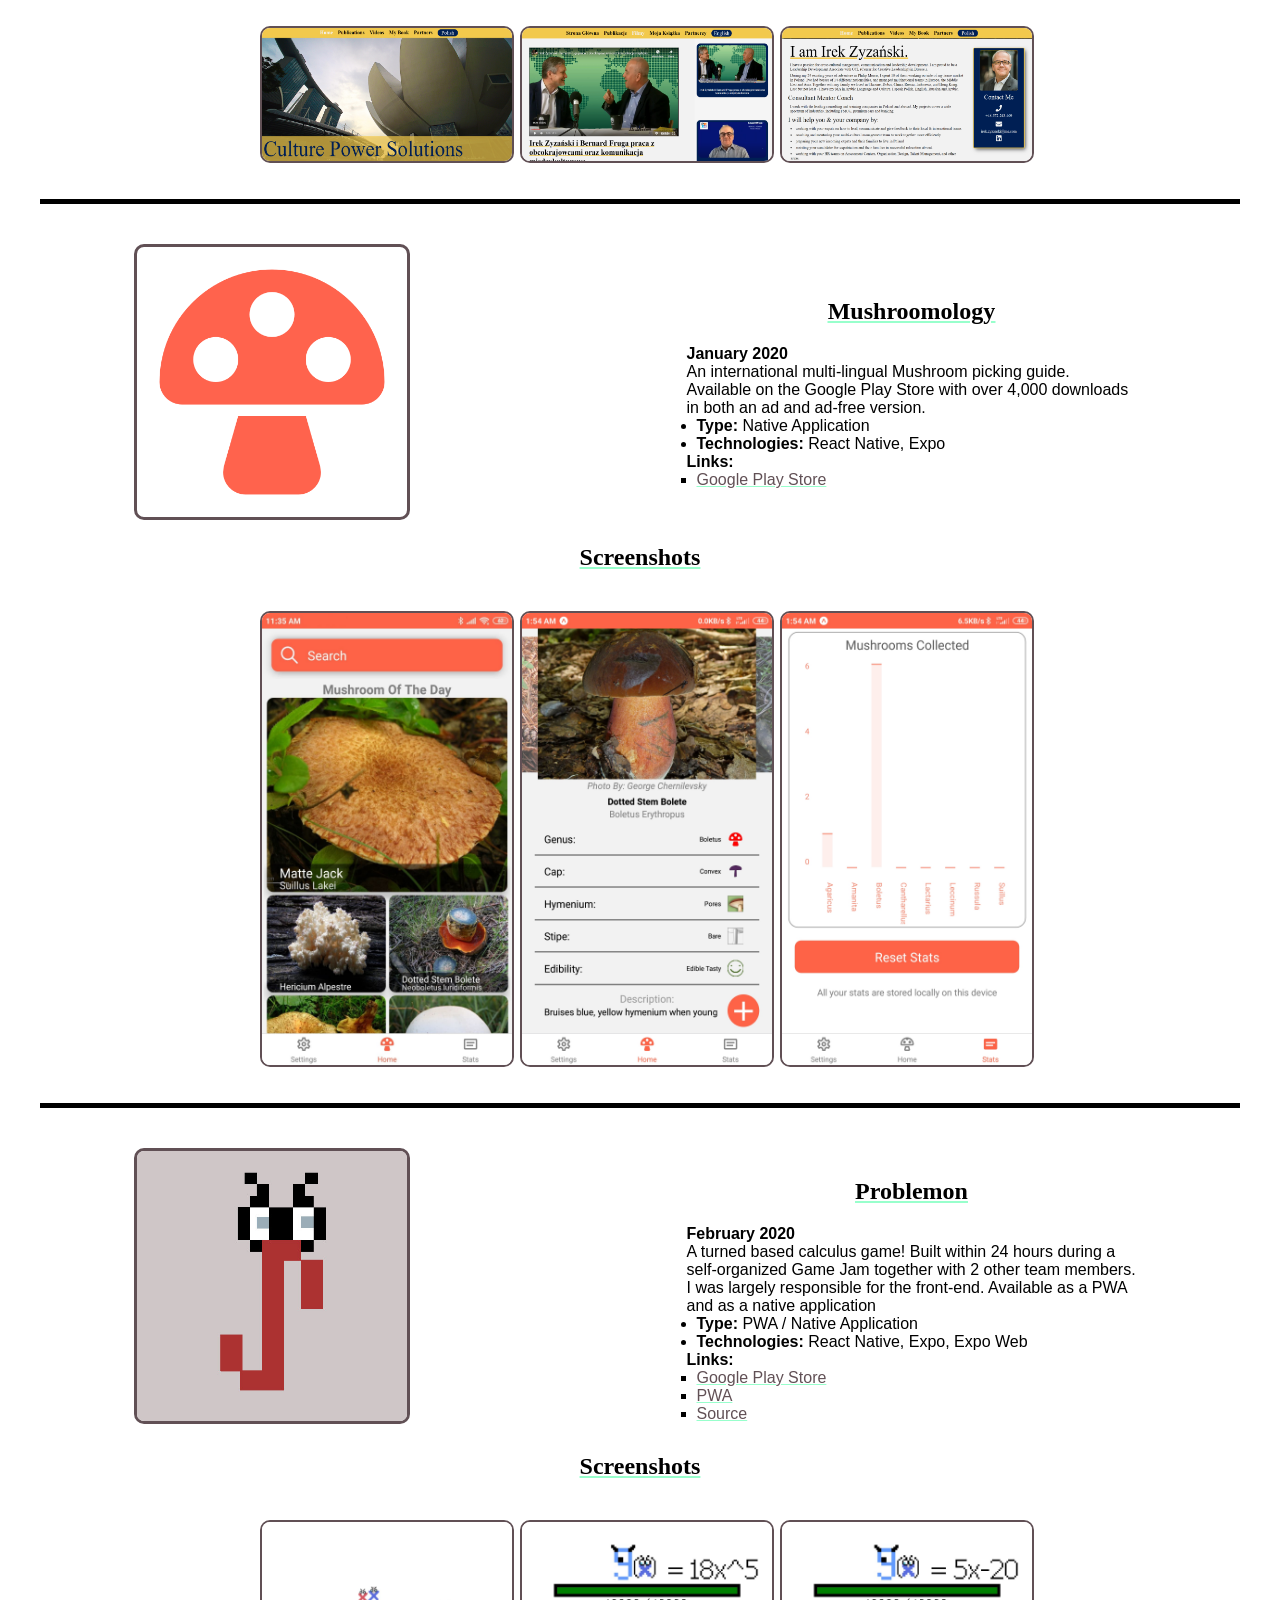
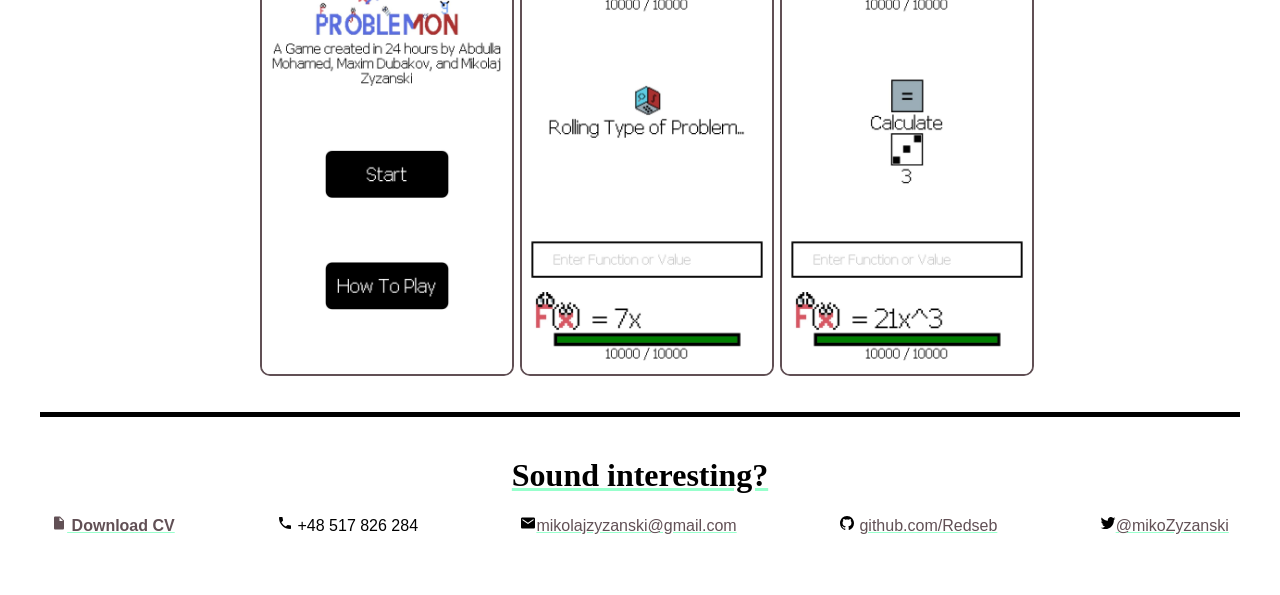
==== commit a36b9b7a: "update" ====
--- a/index.html
+++ b/index.html
@@ -1 +1 @@
-<!doctype html><html lang="en"><head><meta charset="utf-8"/><link rel="icon" href="/favicon.ico"/><meta name="viewport" content="width=device-width,initial-scale=1"/><meta name="theme-color" content="#000000"/><meta name="description" content="Mikołaj Zyzański's Portfolio"/><link rel="apple-touch-icon" href="/logo192.png"/><link rel="manifest" href="/manifest.json"/><title>Mikołaj Zyzański</title><link href="/static/css/main.b4175645.chunk.css" rel="stylesheet"></head><body><noscript>You need to enable JavaScript to run this app.</noscript><div id="root"></div><script>!function(e){function r(r){for(var n,l,f=r[0],i=r[1],p=r[2],c=0,s=[];c<f.length;c++)l=f[c],Object.prototype.hasOwnProperty.call(o,l)&&o[l]&&s.push(o[l][0]),o[l]=0;for(n in i)Object.prototype.hasOwnProperty.call(i,n)&&(e[n]=i[n]);for(a&&a(r);s.length;)s.shift()();return u.push.apply(u,p||[]),t()}function t(){for(var e,r=0;r<u.length;r++){for(var t=u[r],n=!0,f=1;f<t.length;f++){var i=t[f];0!==o[i]&&(n=!1)}n&&(u.splice(r--,1),e=l(l.s=t[0]))}return e}var n={},o={1:0},u=[];function l(r){if(n[r])return n[r].exports;var t=n[r]={i:r,l:!1,exports:{}};return e[r].call(t.exports,t,t.exports,l),t.l=!0,t.exports}l.m=e,l.c=n,l.d=function(e,r,t){l.o(e,r)||Object.defineProperty(e,r,{enumerable:!0,get:t})},l.r=function(e){"undefined"!=typeof Symbol&&Symbol.toStringTag&&Object.defineProperty(e,Symbol.toStringTag,{value:"Module"}),Object.defineProperty(e,"__esModule",{value:!0})},l.t=function(e,r){if(1&r&&(e=l(e)),8&r)return e;if(4&r&&"object"==typeof e&&e&&e.__esModule)return e;var t=Object.create(null);if(l.r(t),Object.defineProperty(t,"default",{enumerable:!0,value:e}),2&r&&"string"!=typeof e)for(var n in e)l.d(t,n,function(r){return e[r]}.bind(null,n));return t},l.n=function(e){var r=e&&e.__esModule?function(){return e.default}:function(){return e};return l.d(r,"a",r),r},l.o=function(e,r){return Object.prototype.hasOwnProperty.call(e,r)},l.p="/";var f=this.webpackJsonpportoflio=this.webpackJsonpportoflio||[],i=f.push.bind(f);f.push=r,f=f.slice();for(var p=0;p<f.length;p++)r(f[p]);var a=i;t()}([])</script><script src="/static/js/2.e98ad487.chunk.js"></script><script src="/static/js/main.14a6ec6b.chunk.js"></script></body></html>+<!doctype html><html lang="en"><head><meta charset="utf-8"/><link rel="icon" href="/favicon.ico"/><meta name="viewport" content="width=device-width,initial-scale=1"/><meta name="theme-color" content="#000000"/><meta name="description" content="Mikołaj Zyzański's Portfolio"/><link rel="apple-touch-icon" href="/logo192.png"/><link rel="manifest" href="/manifest.json"/><title>Mikołaj Zyzański</title><link href="/static/css/main.ff051587.chunk.css" rel="stylesheet"></head><body><noscript>You need to enable JavaScript to run this app.</noscript><div id="root"></div><script>!function(e){function r(r){for(var n,l,f=r[0],i=r[1],p=r[2],c=0,s=[];c<f.length;c++)l=f[c],Object.prototype.hasOwnProperty.call(o,l)&&o[l]&&s.push(o[l][0]),o[l]=0;for(n in i)Object.prototype.hasOwnProperty.call(i,n)&&(e[n]=i[n]);for(a&&a(r);s.length;)s.shift()();return u.push.apply(u,p||[]),t()}function t(){for(var e,r=0;r<u.length;r++){for(var t=u[r],n=!0,f=1;f<t.length;f++){var i=t[f];0!==o[i]&&(n=!1)}n&&(u.splice(r--,1),e=l(l.s=t[0]))}return e}var n={},o={1:0},u=[];function l(r){if(n[r])return n[r].exports;var t=n[r]={i:r,l:!1,exports:{}};return e[r].call(t.exports,t,t.exports,l),t.l=!0,t.exports}l.m=e,l.c=n,l.d=function(e,r,t){l.o(e,r)||Object.defineProperty(e,r,{enumerable:!0,get:t})},l.r=function(e){"undefined"!=typeof Symbol&&Symbol.toStringTag&&Object.defineProperty(e,Symbol.toStringTag,{value:"Module"}),Object.defineProperty(e,"__esModule",{value:!0})},l.t=function(e,r){if(1&r&&(e=l(e)),8&r)return e;if(4&r&&"object"==typeof e&&e&&e.__esModule)return e;var t=Object.create(null);if(l.r(t),Object.defineProperty(t,"default",{enumerable:!0,value:e}),2&r&&"string"!=typeof e)for(var n in e)l.d(t,n,function(r){return e[r]}.bind(null,n));return t},l.n=function(e){var r=e&&e.__esModule?function(){return e.default}:function(){return e};return l.d(r,"a",r),r},l.o=function(e,r){return Object.prototype.hasOwnProperty.call(e,r)},l.p="/";var f=this.webpackJsonpportoflio=this.webpackJsonpportoflio||[],i=f.push.bind(f);f.push=r,f=f.slice();for(var p=0;p<f.length;p++)r(f[p]);var a=i;t()}([])</script><script src="/static/js/2.c08f9410.chunk.js"></script><script src="/static/js/main.409f90f1.chunk.js"></script></body></html>
--- a/static/css/main.ff051587.chunk.css
+++ b/static/css/main.ff051587.chunk.css
@@ -0,0 +1,2 @@
+body{margin:0;font-family:-apple-system,BlinkMacSystemFont,"Segoe UI","Roboto","Oxygen","Ubuntu","Cantarell","Fira Sans","Droid Sans","Helvetica Neue",sans-serif;-webkit-font-smoothing:antialiased;-moz-osx-font-smoothing:grayscale}code{font-family:source-code-pro,Menlo,Monaco,Consolas,"Courier New",monospace}body::-webkit-scrollbar{display:none}body{-ms-overflow-style:none}h1,h2,h3{font-family:"consolas"}p,ul{margin:0;padding:0}a:link,a:visited{color:#615055;-webkit-text-decoration-color:#98ffcc;text-decoration-color:#98ffcc}a:hover{color:#76c79f;-webkit-text-decoration-color:#615055;text-decoration-color:#615055}hr{border:none;background-color:#000;color:#000;height:5px;margin:40px}.zoom{transition:-webkit-transform .2s;transition:transform .2s;transition:transform .2s,-webkit-transform .2s;width:250px;margin-left:10px;margin-top:20px;z-index:1}.zoom:hover{-webkit-transform:scale(1.5);transform:scale(1.5);z-index:2}
+/*# sourceMappingURL=main.ff051587.chunk.css.map */
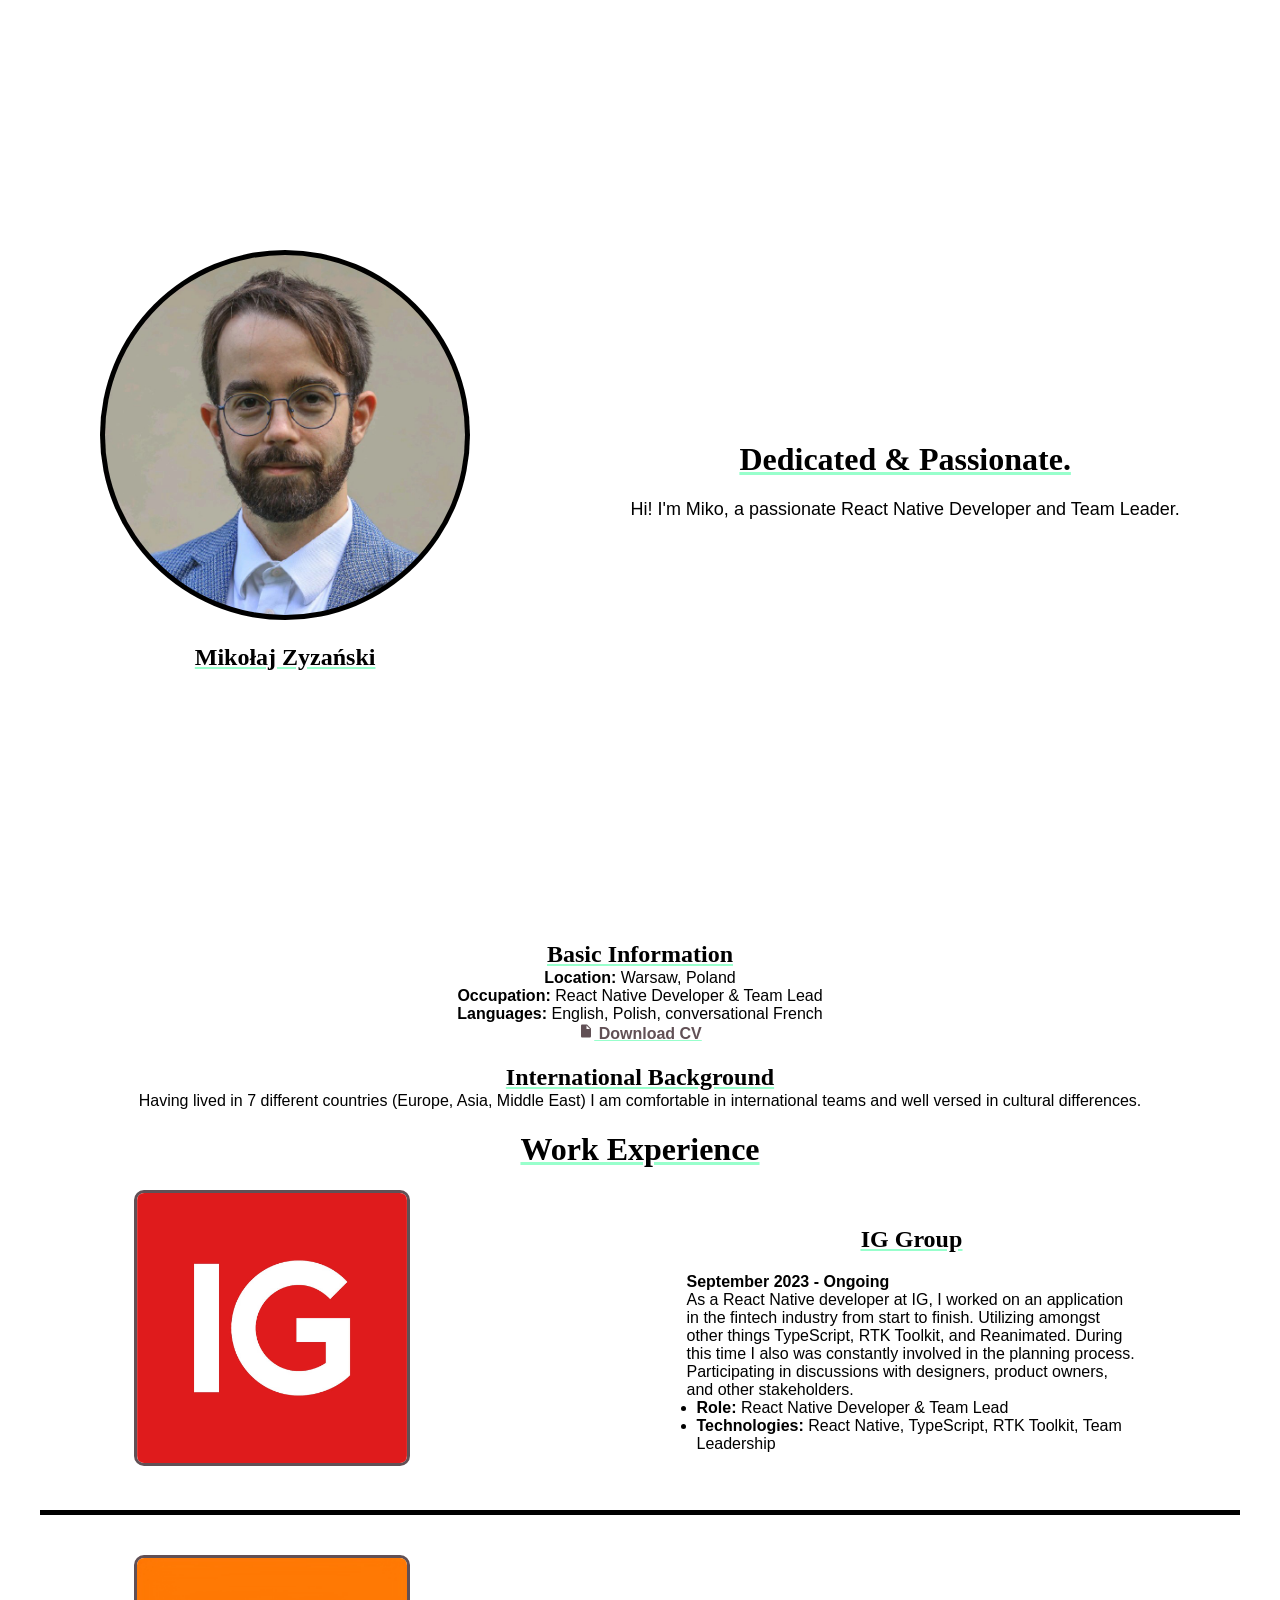
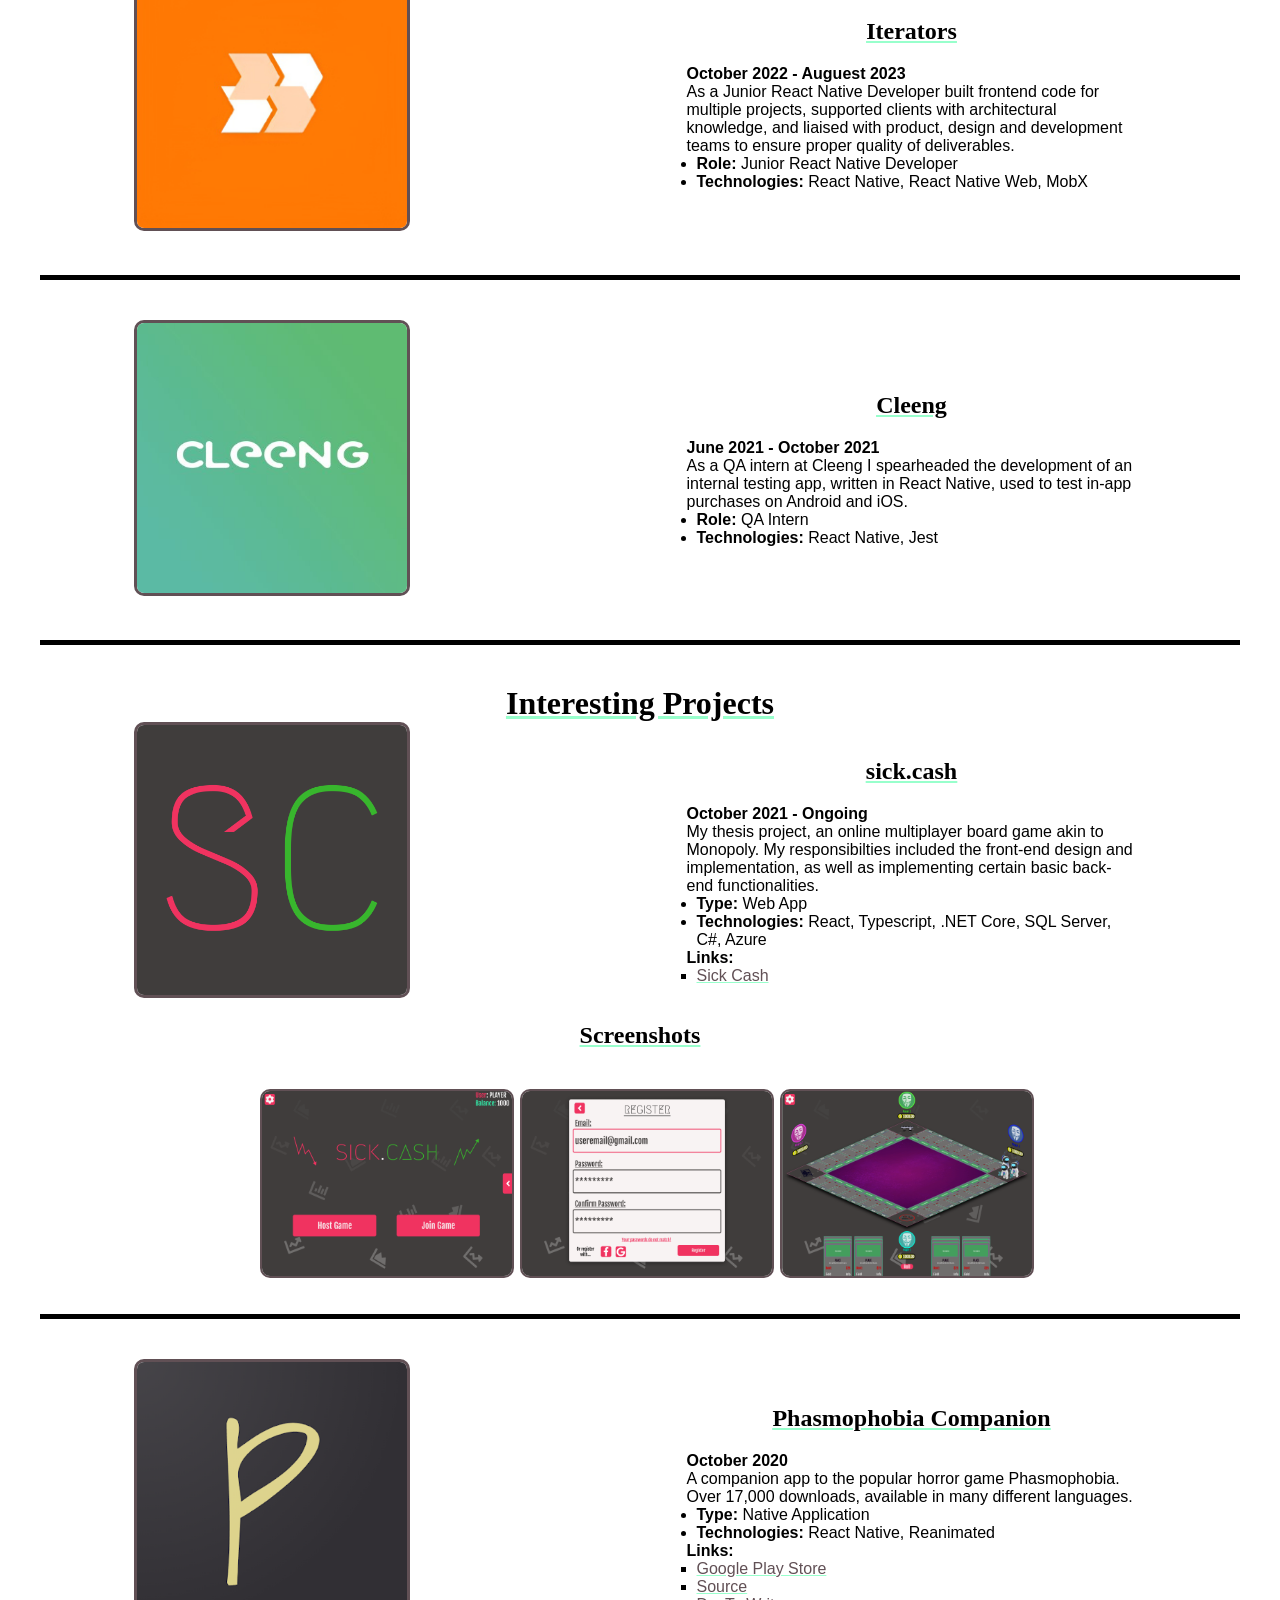
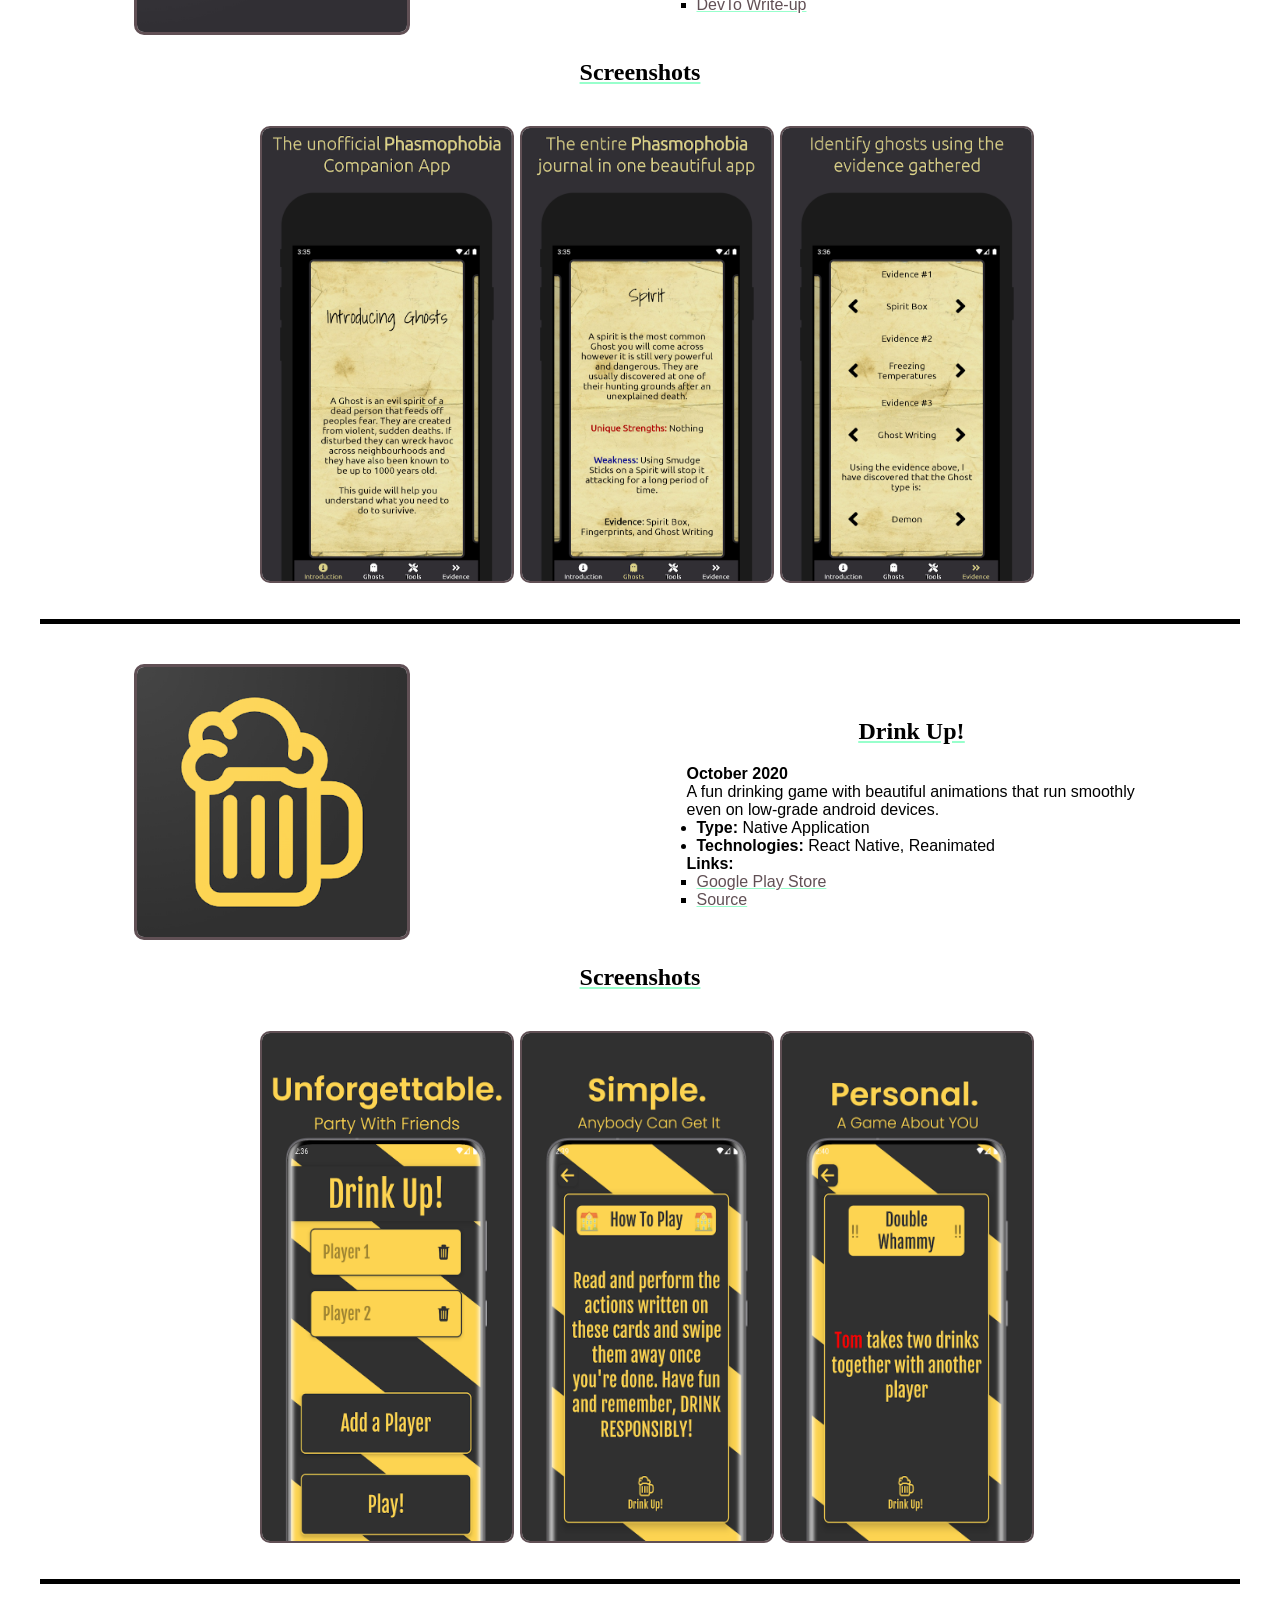
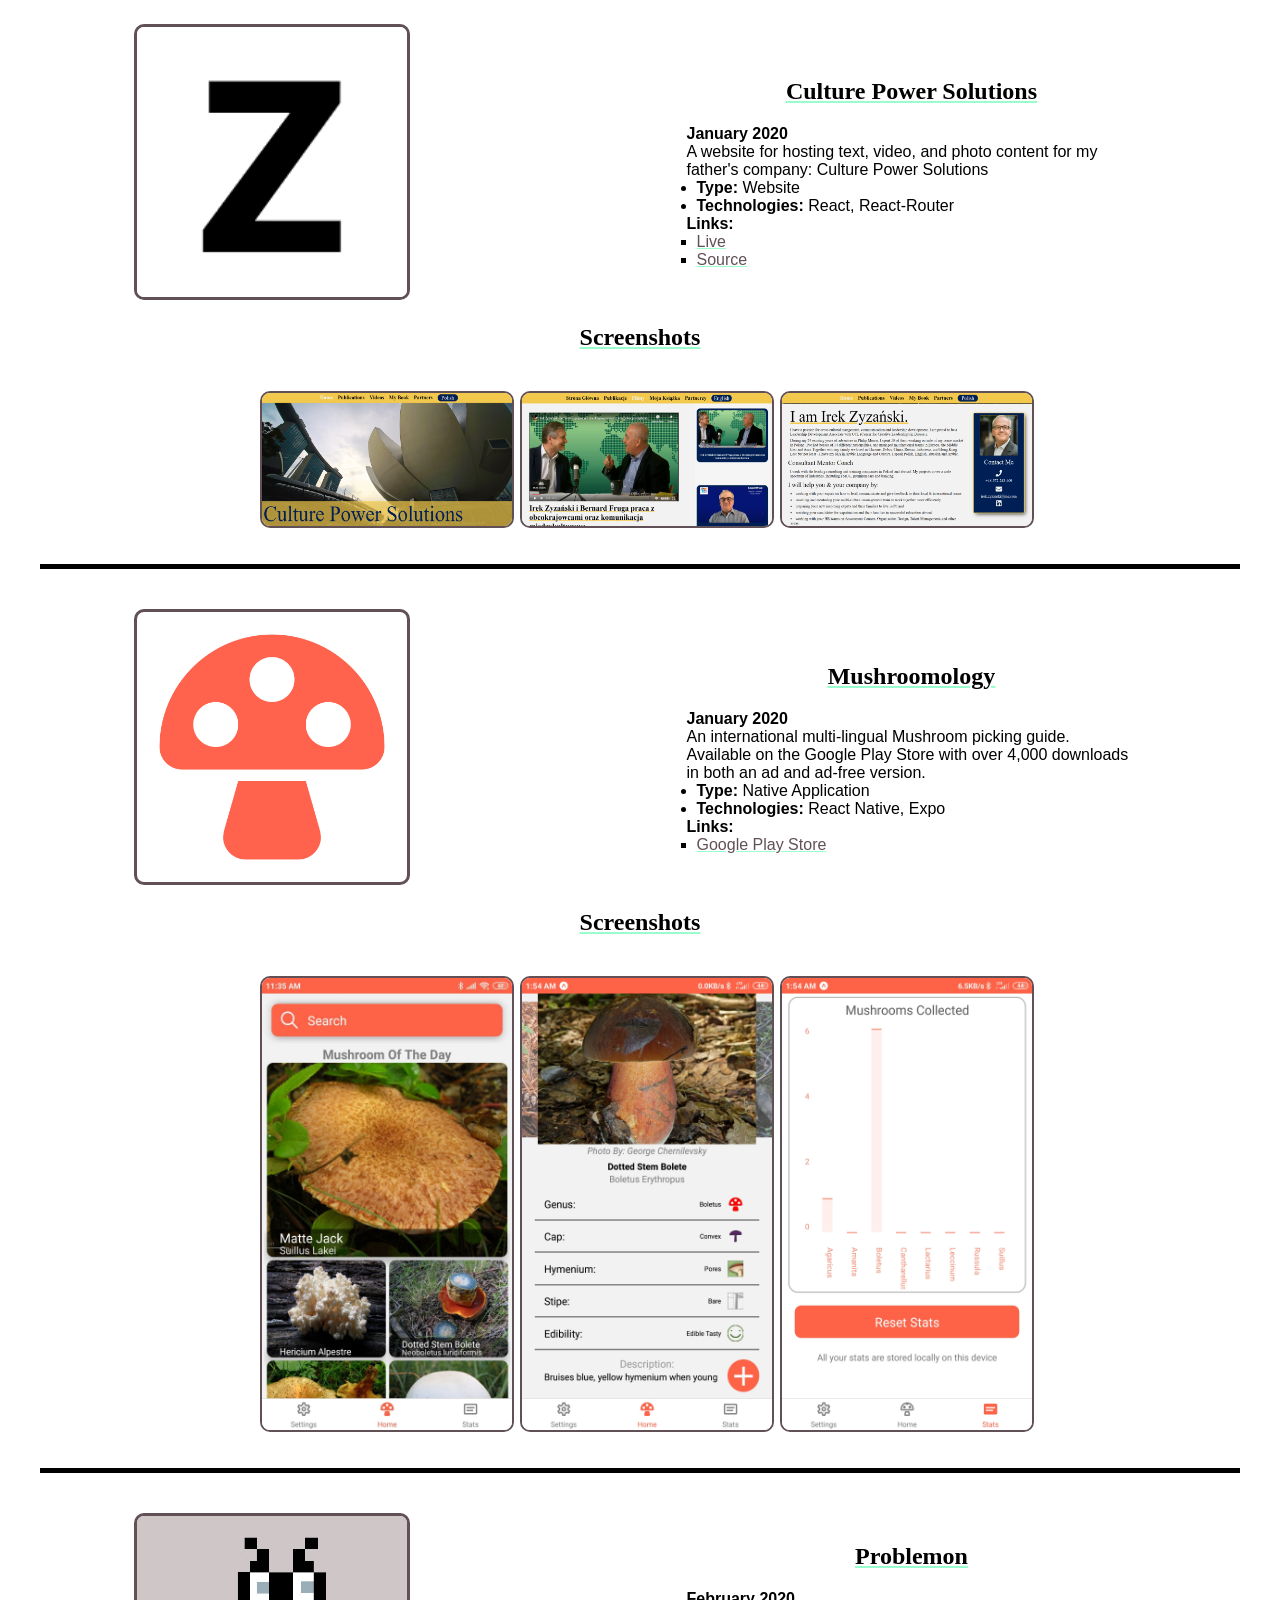
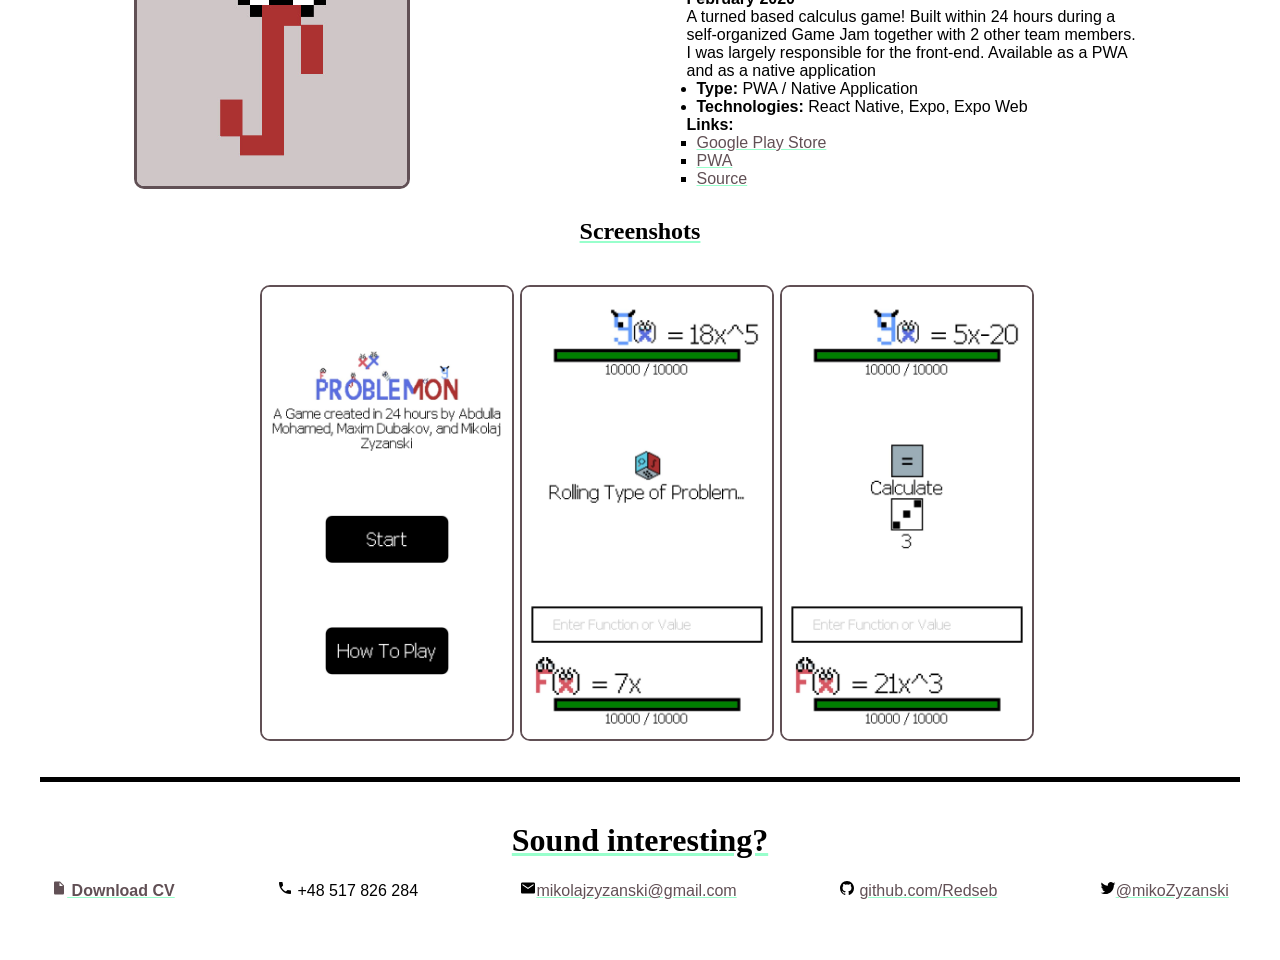
==== commit 06d2ba25: "update" ====
--- a/index.html
+++ b/index.html
@@ -1 +1 @@
-<!doctype html><html lang="en"><head><meta charset="utf-8"/><link rel="icon" href="/favicon.ico"/><meta name="viewport" content="width=device-width,initial-scale=1"/><meta name="theme-color" content="#000000"/><meta name="description" content="Mikołaj Zyzański's Portfolio"/><link rel="apple-touch-icon" href="/logo192.png"/><link rel="manifest" href="/manifest.json"/><title>Mikołaj Zyzański</title><link href="/static/css/main.ff051587.chunk.css" rel="stylesheet"></head><body><noscript>You need to enable JavaScript to run this app.</noscript><div id="root"></div><script>!function(e){function r(r){for(var n,l,f=r[0],i=r[1],p=r[2],c=0,s=[];c<f.length;c++)l=f[c],Object.prototype.hasOwnProperty.call(o,l)&&o[l]&&s.push(o[l][0]),o[l]=0;for(n in i)Object.prototype.hasOwnProperty.call(i,n)&&(e[n]=i[n]);for(a&&a(r);s.length;)s.shift()();return u.push.apply(u,p||[]),t()}function t(){for(var e,r=0;r<u.length;r++){for(var t=u[r],n=!0,f=1;f<t.length;f++){var i=t[f];0!==o[i]&&(n=!1)}n&&(u.splice(r--,1),e=l(l.s=t[0]))}return e}var n={},o={1:0},u=[];function l(r){if(n[r])return n[r].exports;var t=n[r]={i:r,l:!1,exports:{}};return e[r].call(t.exports,t,t.exports,l),t.l=!0,t.exports}l.m=e,l.c=n,l.d=function(e,r,t){l.o(e,r)||Object.defineProperty(e,r,{enumerable:!0,get:t})},l.r=function(e){"undefined"!=typeof Symbol&&Symbol.toStringTag&&Object.defineProperty(e,Symbol.toStringTag,{value:"Module"}),Object.defineProperty(e,"__esModule",{value:!0})},l.t=function(e,r){if(1&r&&(e=l(e)),8&r)return e;if(4&r&&"object"==typeof e&&e&&e.__esModule)return e;var t=Object.create(null);if(l.r(t),Object.defineProperty(t,"default",{enumerable:!0,value:e}),2&r&&"string"!=typeof e)for(var n in e)l.d(t,n,function(r){return e[r]}.bind(null,n));return t},l.n=function(e){var r=e&&e.__esModule?function(){return e.default}:function(){return e};return l.d(r,"a",r),r},l.o=function(e,r){return Object.prototype.hasOwnProperty.call(e,r)},l.p="/";var f=this.webpackJsonpportoflio=this.webpackJsonpportoflio||[],i=f.push.bind(f);f.push=r,f=f.slice();for(var p=0;p<f.length;p++)r(f[p]);var a=i;t()}([])</script><script src="/static/js/2.c08f9410.chunk.js"></script><script src="/static/js/main.409f90f1.chunk.js"></script></body></html>+<!doctype html><html lang="en"><head><meta charset="utf-8"/><link rel="icon" href="/favicon.ico"/><meta name="viewport" content="width=device-width,initial-scale=1"/><meta name="theme-color" content="#000000"/><meta name="description" content="Mikołaj Zyzański's Portfolio"/><link rel="apple-touch-icon" href="/logo192.png"/><link rel="manifest" href="/manifest.json"/><title>Mikołaj Zyzański</title><link href="/static/css/main.ff051587.chunk.css" rel="stylesheet"></head><body><noscript>You need to enable JavaScript to run this app.</noscript><div id="root"></div><script>!function(e){function r(r){for(var n,l,f=r[0],i=r[1],p=r[2],c=0,s=[];c<f.length;c++)l=f[c],Object.prototype.hasOwnProperty.call(o,l)&&o[l]&&s.push(o[l][0]),o[l]=0;for(n in i)Object.prototype.hasOwnProperty.call(i,n)&&(e[n]=i[n]);for(a&&a(r);s.length;)s.shift()();return u.push.apply(u,p||[]),t()}function t(){for(var e,r=0;r<u.length;r++){for(var t=u[r],n=!0,f=1;f<t.length;f++){var i=t[f];0!==o[i]&&(n=!1)}n&&(u.splice(r--,1),e=l(l.s=t[0]))}return e}var n={},o={1:0},u=[];function l(r){if(n[r])return n[r].exports;var t=n[r]={i:r,l:!1,exports:{}};return e[r].call(t.exports,t,t.exports,l),t.l=!0,t.exports}l.m=e,l.c=n,l.d=function(e,r,t){l.o(e,r)||Object.defineProperty(e,r,{enumerable:!0,get:t})},l.r=function(e){"undefined"!=typeof Symbol&&Symbol.toStringTag&&Object.defineProperty(e,Symbol.toStringTag,{value:"Module"}),Object.defineProperty(e,"__esModule",{value:!0})},l.t=function(e,r){if(1&r&&(e=l(e)),8&r)return e;if(4&r&&"object"==typeof e&&e&&e.__esModule)return e;var t=Object.create(null);if(l.r(t),Object.defineProperty(t,"default",{enumerable:!0,value:e}),2&r&&"string"!=typeof e)for(var n in e)l.d(t,n,function(r){return e[r]}.bind(null,n));return t},l.n=function(e){var r=e&&e.__esModule?function(){return e.default}:function(){return e};return l.d(r,"a",r),r},l.o=function(e,r){return Object.prototype.hasOwnProperty.call(e,r)},l.p="/";var f=this.webpackJsonpportoflio=this.webpackJsonpportoflio||[],i=f.push.bind(f);f.push=r,f=f.slice();for(var p=0;p<f.length;p++)r(f[p]);var a=i;t()}([])</script><script src="/static/js/2.c08f9410.chunk.js"></script><script src="/static/js/main.afb70176.chunk.js"></script></body></html>
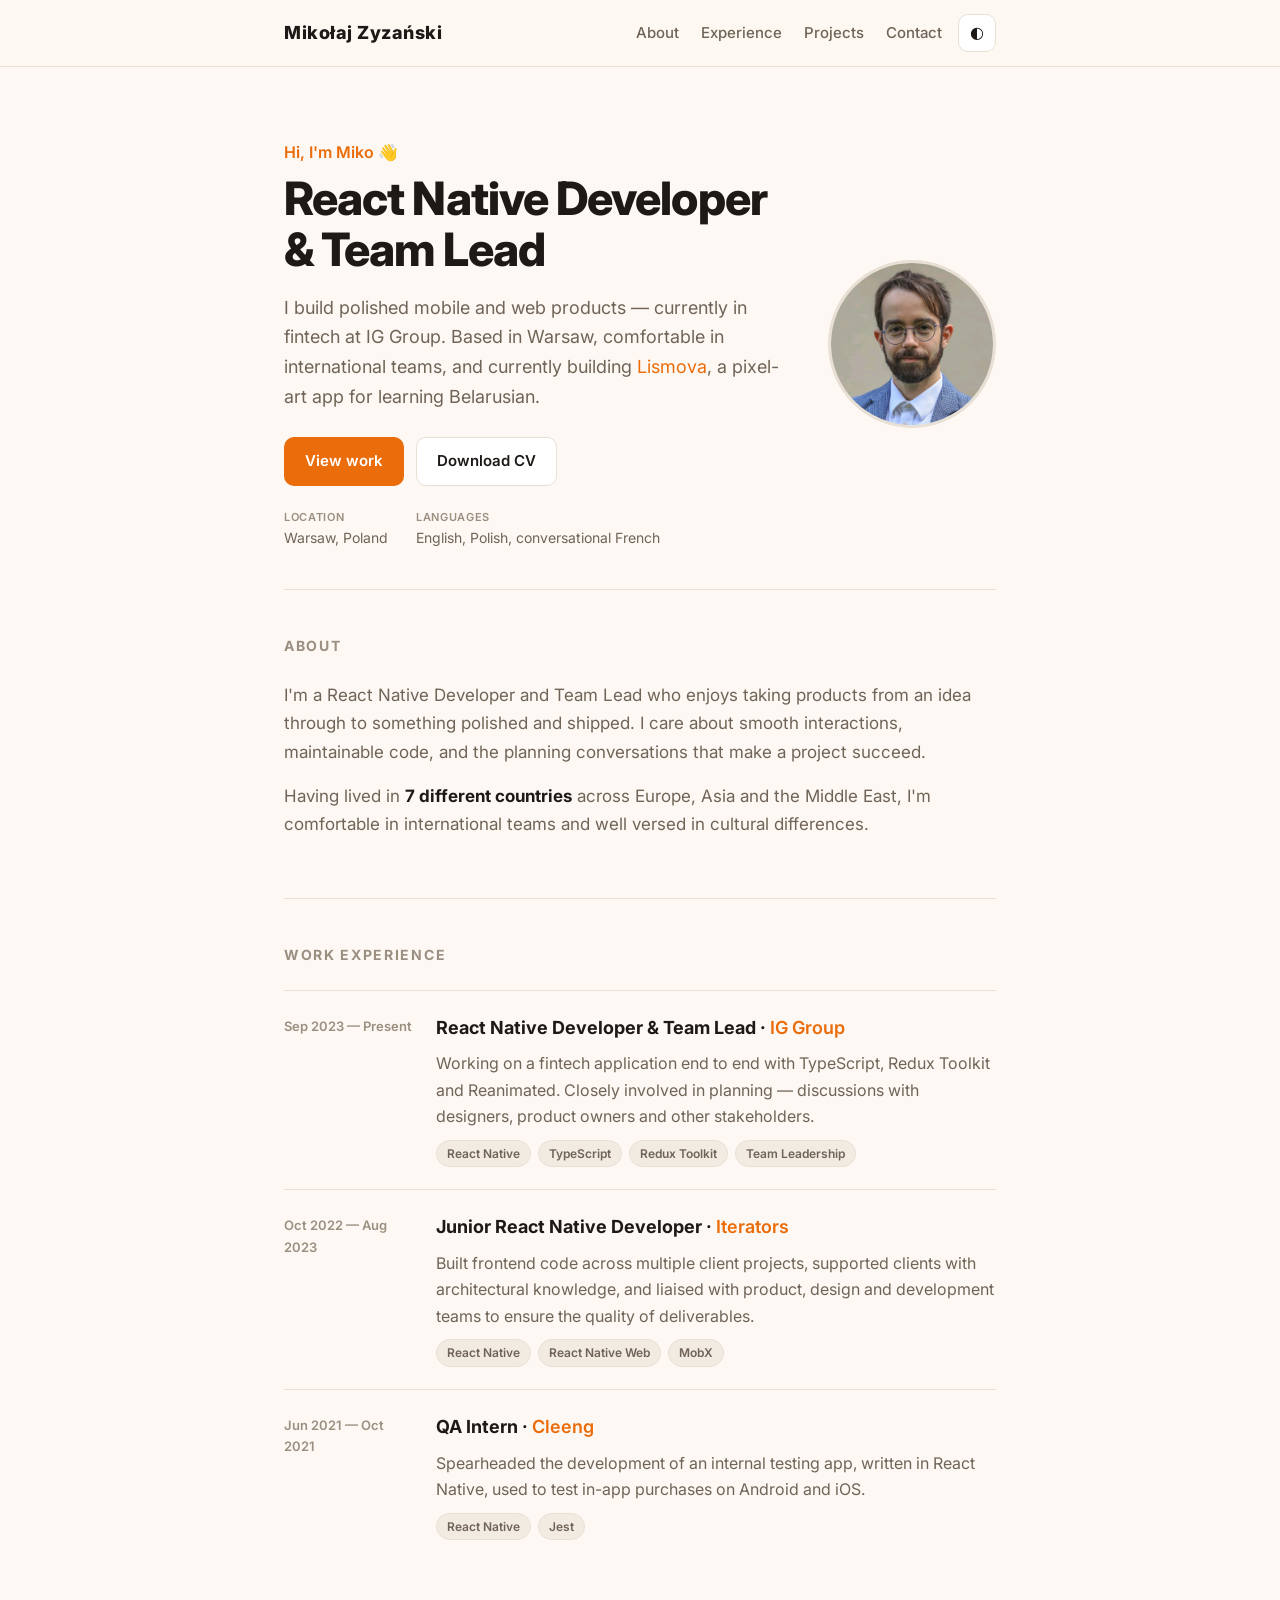
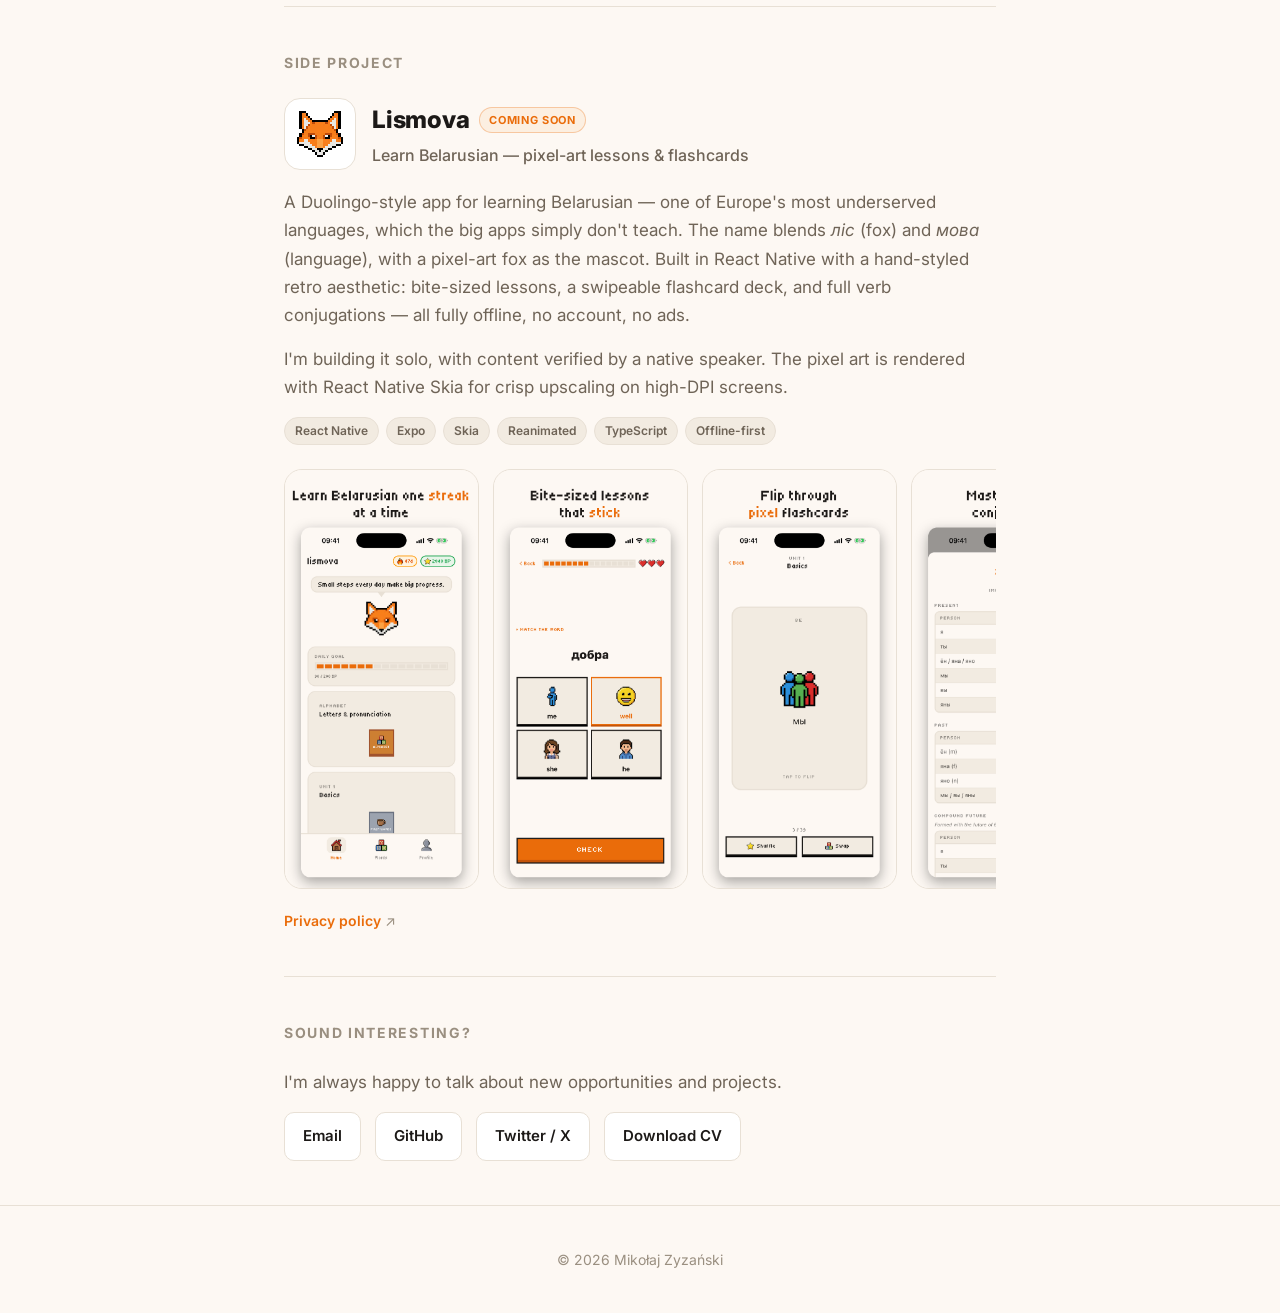
==== commit 8ecfb202: "Refresh portfolio: vanilla single-repo site, Lismova feature Replace the old CRA build output with a" ====
--- a/index.html
+++ b/index.html
@@ -1 +1,256 @@
-<!doctype html><html lang="en"><head><meta charset="utf-8"/><link rel="icon" href="/favicon.ico"/><meta name="viewport" content="width=device-width,initial-scale=1"/><meta name="theme-color" content="#000000"/><meta name="description" content="Mikołaj Zyzański's Portfolio"/><link rel="apple-touch-icon" href="/logo192.png"/><link rel="manifest" href="/manifest.json"/><title>Mikołaj Zyzański</title><link href="/static/css/main.ff051587.chunk.css" rel="stylesheet"></head><body><noscript>You need to enable JavaScript to run this app.</noscript><div id="root"></div><script>!function(e){function r(r){for(var n,l,f=r[0],i=r[1],p=r[2],c=0,s=[];c<f.length;c++)l=f[c],Object.prototype.hasOwnProperty.call(o,l)&&o[l]&&s.push(o[l][0]),o[l]=0;for(n in i)Object.prototype.hasOwnProperty.call(i,n)&&(e[n]=i[n]);for(a&&a(r);s.length;)s.shift()();return u.push.apply(u,p||[]),t()}function t(){for(var e,r=0;r<u.length;r++){for(var t=u[r],n=!0,f=1;f<t.length;f++){var i=t[f];0!==o[i]&&(n=!1)}n&&(u.splice(r--,1),e=l(l.s=t[0]))}return e}var n={},o={1:0},u=[];function l(r){if(n[r])return n[r].exports;var t=n[r]={i:r,l:!1,exports:{}};return e[r].call(t.exports,t,t.exports,l),t.l=!0,t.exports}l.m=e,l.c=n,l.d=function(e,r,t){l.o(e,r)||Object.defineProperty(e,r,{enumerable:!0,get:t})},l.r=function(e){"undefined"!=typeof Symbol&&Symbol.toStringTag&&Object.defineProperty(e,Symbol.toStringTag,{value:"Module"}),Object.defineProperty(e,"__esModule",{value:!0})},l.t=function(e,r){if(1&r&&(e=l(e)),8&r)return e;if(4&r&&"object"==typeof e&&e&&e.__esModule)return e;var t=Object.create(null);if(l.r(t),Object.defineProperty(t,"default",{enumerable:!0,value:e}),2&r&&"string"!=typeof e)for(var n in e)l.d(t,n,function(r){return e[r]}.bind(null,n));return t},l.n=function(e){var r=e&&e.__esModule?function(){return e.default}:function(){return e};return l.d(r,"a",r),r},l.o=function(e,r){return Object.prototype.hasOwnProperty.call(e,r)},l.p="/";var f=this.webpackJsonpportoflio=this.webpackJsonpportoflio||[],i=f.push.bind(f);f.push=r,f=f.slice();for(var p=0;p<f.length;p++)r(f[p]);var a=i;t()}([])</script><script src="/static/js/2.c08f9410.chunk.js"></script><script src="/static/js/main.afb70176.chunk.js"></script></body></html>+<!DOCTYPE html>
+<html lang="en" data-theme="light">
+  <head>
+    <meta charset="UTF-8" />
+    <meta name="viewport" content="width=device-width, initial-scale=1.0" />
+    <title>Mikołaj Zyzański — React Native Developer & Team Lead</title>
+    <meta
+      name="description"
+      content="Mikołaj (Miko) Zyzański — React Native Developer & Team Lead based in Warsaw. Mobile and web apps, fintech, and side projects."
+    />
+
+    <meta property="og:type" content="website" />
+    <meta property="og:title" content="Mikołaj Zyzański — React Native Developer & Team Lead" />
+    <meta
+      property="og:description"
+      content="React Native Developer & Team Lead based in Warsaw. Mobile and web apps, fintech, and side projects."
+    />
+    <meta property="og:url" content="https://www.mikozyz.dev" />
+    <meta property="og:image" content="https://www.mikozyz.dev/assets/img/profile.jpg" />
+    <meta name="twitter:card" content="summary" />
+
+    <link rel="icon" href="favicon.ico" />
+    <link rel="preconnect" href="https://fonts.googleapis.com" />
+    <link rel="preconnect" href="https://fonts.gstatic.com" crossorigin />
+    <link
+      href="https://fonts.googleapis.com/css2?family=Inter:wght@400;500;600;700;800&display=swap"
+      rel="stylesheet"
+    />
+    <link rel="stylesheet" href="styles.css" />
+  </head>
+  <body>
+    <a class="skip-link" href="#main">Skip to content</a>
+
+    <header class="nav">
+      <div class="nav__inner">
+        <a class="nav__brand" href="#top">Mikołaj Zyzański</a>
+        <nav class="nav__links" aria-label="Primary">
+          <a href="#about">About</a>
+          <a href="#experience">Experience</a>
+          <a href="#projects">Projects</a>
+          <a href="#contact">Contact</a>
+        </nav>
+        <button
+          class="theme-toggle"
+          id="themeToggle"
+          type="button"
+          aria-label="Toggle color theme"
+          title="Toggle theme"
+        >
+          ◐
+        </button>
+      </div>
+    </header>
+
+    <main id="main">
+      <div class="wrap">
+        <!-- Hero -->
+        <section class="hero" id="top">
+          <div class="hero__text">
+            <p class="hero__eyebrow">Hi, I'm Miko 👋</p>
+            <h1 class="hero__title">React Native Developer &amp; Team Lead</h1>
+            <p class="hero__lead">
+              I build polished mobile and web products — currently in fintech at IG
+              Group. Based in Warsaw, comfortable in international teams, and currently
+              building <a href="#projects">Lismova</a>, a pixel-art app for learning
+              Belarusian.
+            </p>
+            <div class="hero__actions">
+              <a class="btn btn--primary" href="#projects">View work</a>
+              <a class="btn btn--ghost" href="assets/docs/cv.pdf" download>Download CV</a>
+            </div>
+            <ul class="hero__meta">
+              <li><span>Location</span>Warsaw, Poland</li>
+              <li><span>Languages</span>English, Polish, conversational French</li>
+            </ul>
+          </div>
+          <div class="hero__photo">
+            <img
+              src="assets/img/profile.jpg"
+              alt="Portrait of Mikołaj Zyzański"
+              width="168"
+              height="168"
+            />
+          </div>
+        </section>
+      </div>
+
+      <div class="wrap">
+        <!-- About -->
+        <section class="section" id="about">
+          <h2 class="section__title">About</h2>
+          <div class="prose">
+            <p>
+              I'm a React Native Developer and Team Lead who enjoys taking products from
+              an idea through to something polished and shipped. I care about smooth
+              interactions, maintainable code, and the planning conversations that make
+              a project succeed.
+            </p>
+            <p>
+              Having lived in <strong>7 different countries</strong> across Europe, Asia
+              and the Middle East, I'm comfortable in international teams and well versed
+              in cultural differences.
+            </p>
+          </div>
+        </section>
+
+        <!-- Experience -->
+        <section class="section" id="experience">
+          <h2 class="section__title">Work Experience</h2>
+
+          <article class="entry">
+            <div class="entry__date">Sep 2023 — Present</div>
+            <div>
+              <h3 class="entry__role">
+                React Native Developer &amp; Team Lead ·
+                <a class="entry__org" href="https://www.iggroup.com/" rel="noopener">IG Group</a>
+              </h3>
+              <p class="entry__desc">
+                Working on a fintech application end to end with TypeScript, Redux
+                Toolkit and Reanimated. Closely involved in planning — discussions with
+                designers, product owners and other stakeholders.
+              </p>
+              <div class="tags">
+                <span class="tag">React Native</span>
+                <span class="tag">TypeScript</span>
+                <span class="tag">Redux Toolkit</span>
+                <span class="tag">Team Leadership</span>
+              </div>
+            </div>
+          </article>
+
+          <article class="entry">
+            <div class="entry__date">Oct 2022 — Aug 2023</div>
+            <div>
+              <h3 class="entry__role">
+                Junior React Native Developer ·
+                <a class="entry__org" href="https://www.iteratorshq.com/" rel="noopener">Iterators</a>
+              </h3>
+              <p class="entry__desc">
+                Built frontend code across multiple client projects, supported clients
+                with architectural knowledge, and liaised with product, design and
+                development teams to ensure the quality of deliverables.
+              </p>
+              <div class="tags">
+                <span class="tag">React Native</span>
+                <span class="tag">React Native Web</span>
+                <span class="tag">MobX</span>
+              </div>
+            </div>
+          </article>
+
+          <article class="entry">
+            <div class="entry__date">Jun 2021 — Oct 2021</div>
+            <div>
+              <h3 class="entry__role">
+                QA Intern ·
+                <a class="entry__org" href="https://cleeng.com/" rel="noopener">Cleeng</a>
+              </h3>
+              <p class="entry__desc">
+                Spearheaded the development of an internal testing app, written in React
+                Native, used to test in-app purchases on Android and iOS.
+              </p>
+              <div class="tags">
+                <span class="tag">React Native</span>
+                <span class="tag">Jest</span>
+              </div>
+            </div>
+          </article>
+        </section>
+
+        <!-- Featured side project -->
+        <section class="section" id="projects">
+          <h2 class="section__title">Side Project</h2>
+
+          <article class="feature">
+            <div class="feature__head">
+              <img
+                class="feature__icon"
+                src="assets/img/lismova/icon.png"
+                alt="Lismova app icon — a pixel-art fox"
+                width="72"
+                height="72"
+              />
+              <div>
+                <h3 class="feature__name">
+                  Lismova <span class="badge">Coming soon</span>
+                </h3>
+                <p class="feature__tagline">
+                  Learn Belarusian — pixel-art lessons &amp; flashcards
+                </p>
+              </div>
+            </div>
+
+            <div class="prose">
+              <p>
+                A Duolingo-style app for learning Belarusian — one of Europe's most
+                underserved languages, which the big apps simply don't teach. The name
+                blends <em>ліс</em> (fox) and <em>мова</em> (language), with a pixel-art
+                fox as the mascot. Built in React Native with a hand-styled retro
+                aesthetic: bite-sized lessons, a swipeable flashcard deck, and full verb
+                conjugations — all fully offline, no account, no ads.
+              </p>
+              <p>
+                I'm building it solo, with content verified by a native speaker. The
+                pixel art is rendered with React Native Skia for crisp upscaling on
+                high-DPI screens.
+              </p>
+            </div>
+
+            <div class="tags">
+              <span class="tag">React Native</span>
+              <span class="tag">Expo</span>
+              <span class="tag">Skia</span>
+              <span class="tag">Reanimated</span>
+              <span class="tag">TypeScript</span>
+              <span class="tag">Offline-first</span>
+            </div>
+
+            <div class="shots">
+              <img src="assets/img/lismova/01-home.png" alt="Lismova home screen with streak, XP and lesson map" loading="lazy" />
+              <img src="assets/img/lismova/02-lesson.png" alt="Lismova lesson: match-the-word exercise" loading="lazy" />
+              <img src="assets/img/lismova/03-flashcards.png" alt="Lismova pixel-art flashcard deck" loading="lazy" />
+              <img src="assets/img/lismova/04-conjugations.png" alt="Lismova verb conjugation reference" loading="lazy" />
+            </div>
+
+            <div class="project__links">
+              <a href="privacy/lismova.html">Privacy policy</a>
+            </div>
+          </article>
+        </section>
+
+        <!-- Contact -->
+        <section class="section" id="contact">
+          <h2 class="section__title">Sound interesting?</h2>
+          <div class="prose">
+            <p>I'm always happy to talk about new opportunities and projects.</p>
+          </div>
+          <div class="contact__list">
+            <a href="mailto:mikolajzyzanski@gmail.com">Email</a>
+            <a href="https://github.com/Redseb" rel="noopener">GitHub</a>
+            <a href="https://twitter.com/mikoZyzanski" rel="noopener">Twitter / X</a>
+            <a href="assets/docs/cv.pdf" download>Download CV</a>
+          </div>
+        </section>
+      </div>
+    </main>
+
+    <footer class="footer">
+      <div class="wrap">
+        <p>© <span id="year"></span> Mikołaj Zyzański</p>
+      </div>
+    </footer>
+
+    <script src="main.js"></script>
+  </body>
+</html>
--- a/styles.css
+++ b/styles.css
@@ -0,0 +1,491 @@
+/* ---------- Theme tokens ---------- */
+:root {
+  /* Palette borrowed from Lismova (Charcoal & Orange) */
+  --bg: #fdf8f3; /* cream */
+  --bg-soft: #f2ebe1; /* sand */
+  --surface: #ffffff;
+  --border: #e8e0d5; /* stone */
+  --text: #1c1917; /* ink */
+  --text-soft: #6f6457;
+  --text-faint: #9a8f80;
+  --accent: #ea6c0a; /* orange */
+  --accent-soft: #fcefe1;
+  --radius: 14px;
+  --maxw: 760px;
+  --shadow: 0 1px 2px rgba(0, 0, 0, 0.04), 0 8px 24px rgba(0, 0, 0, 0.05);
+  --font: "Inter", system-ui, -apple-system, "Segoe UI", Roboto, sans-serif;
+}
+
+html[data-theme="dark"] {
+  --bg: #1c1917; /* charcoal */
+  --bg-soft: #2c2825; /* ash */
+  --surface: #3d3730; /* ember (elevated) */
+  --border: #3d3730;
+  --text: #f0ede6; /* parchment */
+  --text-soft: #b8ae9f;
+  --text-faint: #847c72;
+  --accent: #f97316; /* orange (lighter in dark for contrast) */
+  --accent-soft: #2c1800;
+  --shadow: 0 1px 2px rgba(0, 0, 0, 0.3), 0 8px 24px rgba(0, 0, 0, 0.4);
+}
+
+/* ---------- Base ---------- */
+*,
+*::before,
+*::after {
+  box-sizing: border-box;
+}
+
+html {
+  scroll-behavior: smooth;
+  scroll-padding-top: 80px;
+}
+
+body {
+  margin: 0;
+  font-family: var(--font);
+  background: var(--bg);
+  color: var(--text);
+  line-height: 1.65;
+  -webkit-font-smoothing: antialiased;
+}
+
+a {
+  color: var(--accent);
+  text-decoration: none;
+}
+a:hover {
+  text-decoration: underline;
+}
+
+img {
+  max-width: 100%;
+  display: block;
+}
+
+.skip-link {
+  position: absolute;
+  left: -9999px;
+  top: 0;
+  background: var(--accent);
+  color: #fff;
+  padding: 10px 16px;
+  border-radius: 0 0 8px 0;
+  z-index: 100;
+}
+.skip-link:focus {
+  left: 0;
+}
+
+.wrap {
+  width: 100%;
+  max-width: var(--maxw);
+  margin: 0 auto;
+  padding: 0 24px;
+}
+
+/* ---------- Nav ---------- */
+.nav {
+  position: sticky;
+  top: 0;
+  z-index: 50;
+  background: color-mix(in srgb, var(--bg) 85%, transparent);
+  backdrop-filter: saturate(160%) blur(10px);
+  border-bottom: 1px solid var(--border);
+}
+.nav__inner {
+  max-width: var(--maxw);
+  margin: 0 auto;
+  padding: 14px 24px;
+  display: flex;
+  align-items: center;
+  gap: 16px;
+}
+.nav__brand {
+  font-weight: 800;
+  letter-spacing: 0.5px;
+  color: var(--text);
+  font-size: 18px;
+}
+.nav__links {
+  margin-left: auto;
+  display: flex;
+  gap: 22px;
+}
+.nav__links a {
+  color: var(--text-soft);
+  font-size: 15px;
+  font-weight: 500;
+}
+.nav__links a:hover {
+  color: var(--text);
+  text-decoration: none;
+}
+.theme-toggle {
+  border: 1px solid var(--border);
+  background: var(--surface);
+  color: var(--text);
+  width: 38px;
+  height: 38px;
+  border-radius: 10px;
+  cursor: pointer;
+  font-size: 16px;
+  line-height: 1;
+  display: grid;
+  place-items: center;
+}
+.theme-toggle:hover {
+  border-color: var(--accent);
+}
+
+/* ---------- Hero ---------- */
+.hero {
+  padding: 72px 0 40px;
+  display: grid;
+  grid-template-columns: 1fr auto;
+  gap: 40px;
+  align-items: center;
+}
+.hero__eyebrow {
+  color: var(--accent);
+  font-weight: 600;
+  margin: 0 0 8px;
+}
+.hero__title {
+  font-size: clamp(30px, 6vw, 46px);
+  line-height: 1.1;
+  margin: 0 0 18px;
+  letter-spacing: -0.02em;
+  font-weight: 800;
+}
+.hero__lead {
+  color: var(--text-soft);
+  font-size: 18px;
+  margin: 0 0 26px;
+  max-width: 48ch;
+}
+.hero__photo img {
+  width: 168px;
+  height: 168px;
+  border-radius: 50%;
+  object-fit: cover;
+  border: 3px solid var(--border);
+}
+.hero__actions {
+  display: flex;
+  gap: 12px;
+  flex-wrap: wrap;
+  margin-bottom: 22px;
+}
+.hero__meta {
+  list-style: none;
+  padding: 0;
+  margin: 0;
+  display: flex;
+  flex-wrap: wrap;
+  gap: 8px 28px;
+  font-size: 14px;
+  color: var(--text-soft);
+}
+.hero__meta li span {
+  display: block;
+  color: var(--text-faint);
+  text-transform: uppercase;
+  letter-spacing: 0.06em;
+  font-size: 11px;
+  font-weight: 600;
+}
+
+/* ---------- Buttons ---------- */
+.btn {
+  display: inline-flex;
+  align-items: center;
+  gap: 8px;
+  padding: 11px 20px;
+  border-radius: 10px;
+  font-weight: 600;
+  font-size: 15px;
+  border: 1px solid transparent;
+  cursor: pointer;
+  transition: transform 0.06s ease, background 0.15s ease;
+}
+.btn:hover {
+  text-decoration: none;
+  transform: translateY(-1px);
+}
+.btn--primary {
+  background: var(--accent);
+  color: #fff;
+}
+html[data-theme="dark"] .btn--primary {
+  color: #1c1917;
+}
+.btn--ghost {
+  background: var(--surface);
+  border-color: var(--border);
+  color: var(--text);
+}
+.btn--ghost:hover {
+  border-color: var(--accent);
+}
+
+/* ---------- Sections ---------- */
+.section {
+  padding: 44px 0;
+  border-top: 1px solid var(--border);
+}
+.section__title {
+  font-size: 14px;
+  text-transform: uppercase;
+  letter-spacing: 0.12em;
+  color: var(--text-faint);
+  font-weight: 700;
+  margin: 0 0 24px;
+}
+.prose p {
+  margin: 0 0 16px;
+  color: var(--text-soft);
+  font-size: 17px;
+}
+.prose strong {
+  color: var(--text);
+}
+
+/* ---------- Experience timeline ---------- */
+.entry {
+  display: grid;
+  grid-template-columns: 132px 1fr;
+  gap: 20px;
+  padding: 22px 0;
+  border-top: 1px solid var(--border);
+}
+.entry:first-child {
+  border-top: none;
+}
+.entry__date {
+  font-size: 13px;
+  color: var(--text-faint);
+  font-weight: 600;
+  padding-top: 3px;
+}
+.entry__role {
+  font-weight: 700;
+  font-size: 18px;
+  margin: 0;
+}
+.entry__org {
+  color: var(--accent);
+  font-weight: 600;
+}
+.entry__desc {
+  color: var(--text-soft);
+  margin: 8px 0 10px;
+}
+.tags {
+  display: flex;
+  flex-wrap: wrap;
+  gap: 7px;
+}
+.tag {
+  font-size: 12px;
+  font-weight: 600;
+  color: var(--text-soft);
+  background: var(--bg-soft);
+  border: 1px solid var(--border);
+  padding: 3px 10px;
+  border-radius: 999px;
+}
+
+/* ---------- Side projects ---------- */
+.project {
+  padding: 20px 0;
+  border-top: 1px solid var(--border);
+}
+.project:first-child {
+  border-top: none;
+}
+.project__head {
+  display: flex;
+  align-items: baseline;
+  gap: 12px;
+  flex-wrap: wrap;
+}
+.project__name {
+  font-weight: 700;
+  font-size: 18px;
+  margin: 0;
+}
+.project__type {
+  font-size: 12px;
+  font-weight: 600;
+  color: var(--text-faint);
+}
+.project__desc {
+  color: var(--text-soft);
+  margin: 6px 0 10px;
+}
+.project__links {
+  display: flex;
+  flex-wrap: wrap;
+  gap: 16px;
+  font-size: 14px;
+  font-weight: 600;
+}
+.project__links a::after {
+  content: " ↗";
+  font-weight: 400;
+  color: var(--text-faint);
+}
+
+/* ---------- Featured project (Lismova) ---------- */
+.feature__head {
+  display: flex;
+  align-items: center;
+  gap: 16px;
+  margin-bottom: 18px;
+}
+.feature__icon {
+  width: 72px;
+  height: 72px;
+  border-radius: 16px;
+  background: var(--surface);
+  border: 1px solid var(--border);
+  padding: 8px;
+  flex-shrink: 0;
+  image-rendering: pixelated; /* keep the pixel-art fox crisp */
+}
+.feature__name {
+  font-size: 24px;
+  font-weight: 800;
+  margin: 0 0 2px;
+  display: flex;
+  align-items: center;
+  gap: 10px;
+  flex-wrap: wrap;
+  letter-spacing: -0.01em;
+}
+.feature__tagline {
+  margin: 0;
+  color: var(--text-soft);
+  font-weight: 500;
+}
+.badge {
+  font-size: 11px;
+  font-weight: 700;
+  text-transform: uppercase;
+  letter-spacing: 0.06em;
+  color: var(--accent);
+  background: var(--accent-soft);
+  border: 1px solid color-mix(in srgb, var(--accent) 30%, transparent);
+  padding: 3px 9px;
+  border-radius: 999px;
+}
+.shots {
+  display: flex;
+  gap: 14px;
+  overflow-x: auto;
+  padding: 6px 2px 14px;
+  margin: 18px 0 6px;
+  scroll-snap-type: x mandatory;
+  -webkit-overflow-scrolling: touch;
+}
+.shots img {
+  height: 420px;
+  width: auto;
+  border-radius: 18px;
+  border: 1px solid var(--border);
+  scroll-snap-align: start;
+  flex-shrink: 0;
+}
+
+/* ---------- Contact ---------- */
+.contact__list {
+  display: flex;
+  flex-wrap: wrap;
+  gap: 14px;
+}
+.contact__list a {
+  display: inline-flex;
+  align-items: center;
+  gap: 8px;
+  padding: 11px 18px;
+  border: 1px solid var(--border);
+  border-radius: 10px;
+  background: var(--surface);
+  color: var(--text);
+  font-weight: 600;
+  font-size: 15px;
+}
+.contact__list a:hover {
+  border-color: var(--accent);
+  text-decoration: none;
+}
+
+/* ---------- Footer ---------- */
+.footer {
+  border-top: 1px solid var(--border);
+  padding: 28px 0;
+  text-align: center;
+  color: var(--text-faint);
+  font-size: 14px;
+}
+.footer a {
+  color: var(--text-soft);
+}
+
+/* ---------- Legal / privacy pages ---------- */
+.legal {
+  padding: 56px 0 24px;
+}
+.legal h1 {
+  font-size: 30px;
+  letter-spacing: -0.02em;
+  margin: 0 0 6px;
+}
+.legal .updated {
+  color: var(--text-faint);
+  font-size: 14px;
+  margin: 0 0 32px;
+}
+.legal h2 {
+  font-size: 19px;
+  margin: 30px 0 10px;
+}
+.legal p,
+.legal li {
+  color: var(--text-soft);
+  font-size: 16px;
+}
+.legal a.back {
+  display: inline-block;
+  margin-bottom: 24px;
+  font-weight: 600;
+}
+
+/* ---------- Responsive ---------- */
+@media (max-width: 620px) {
+  .hero {
+    grid-template-columns: 1fr;
+    text-align: center;
+    padding-top: 48px;
+  }
+  .hero__photo {
+    order: -1;
+    display: flex;
+    justify-content: center;
+  }
+  .hero__lead {
+    margin-inline: auto;
+  }
+  .hero__actions,
+  .hero__meta {
+    justify-content: center;
+  }
+  .nav__links {
+    display: none;
+  }
+  .entry {
+    grid-template-columns: 1fr;
+    gap: 6px;
+  }
+}
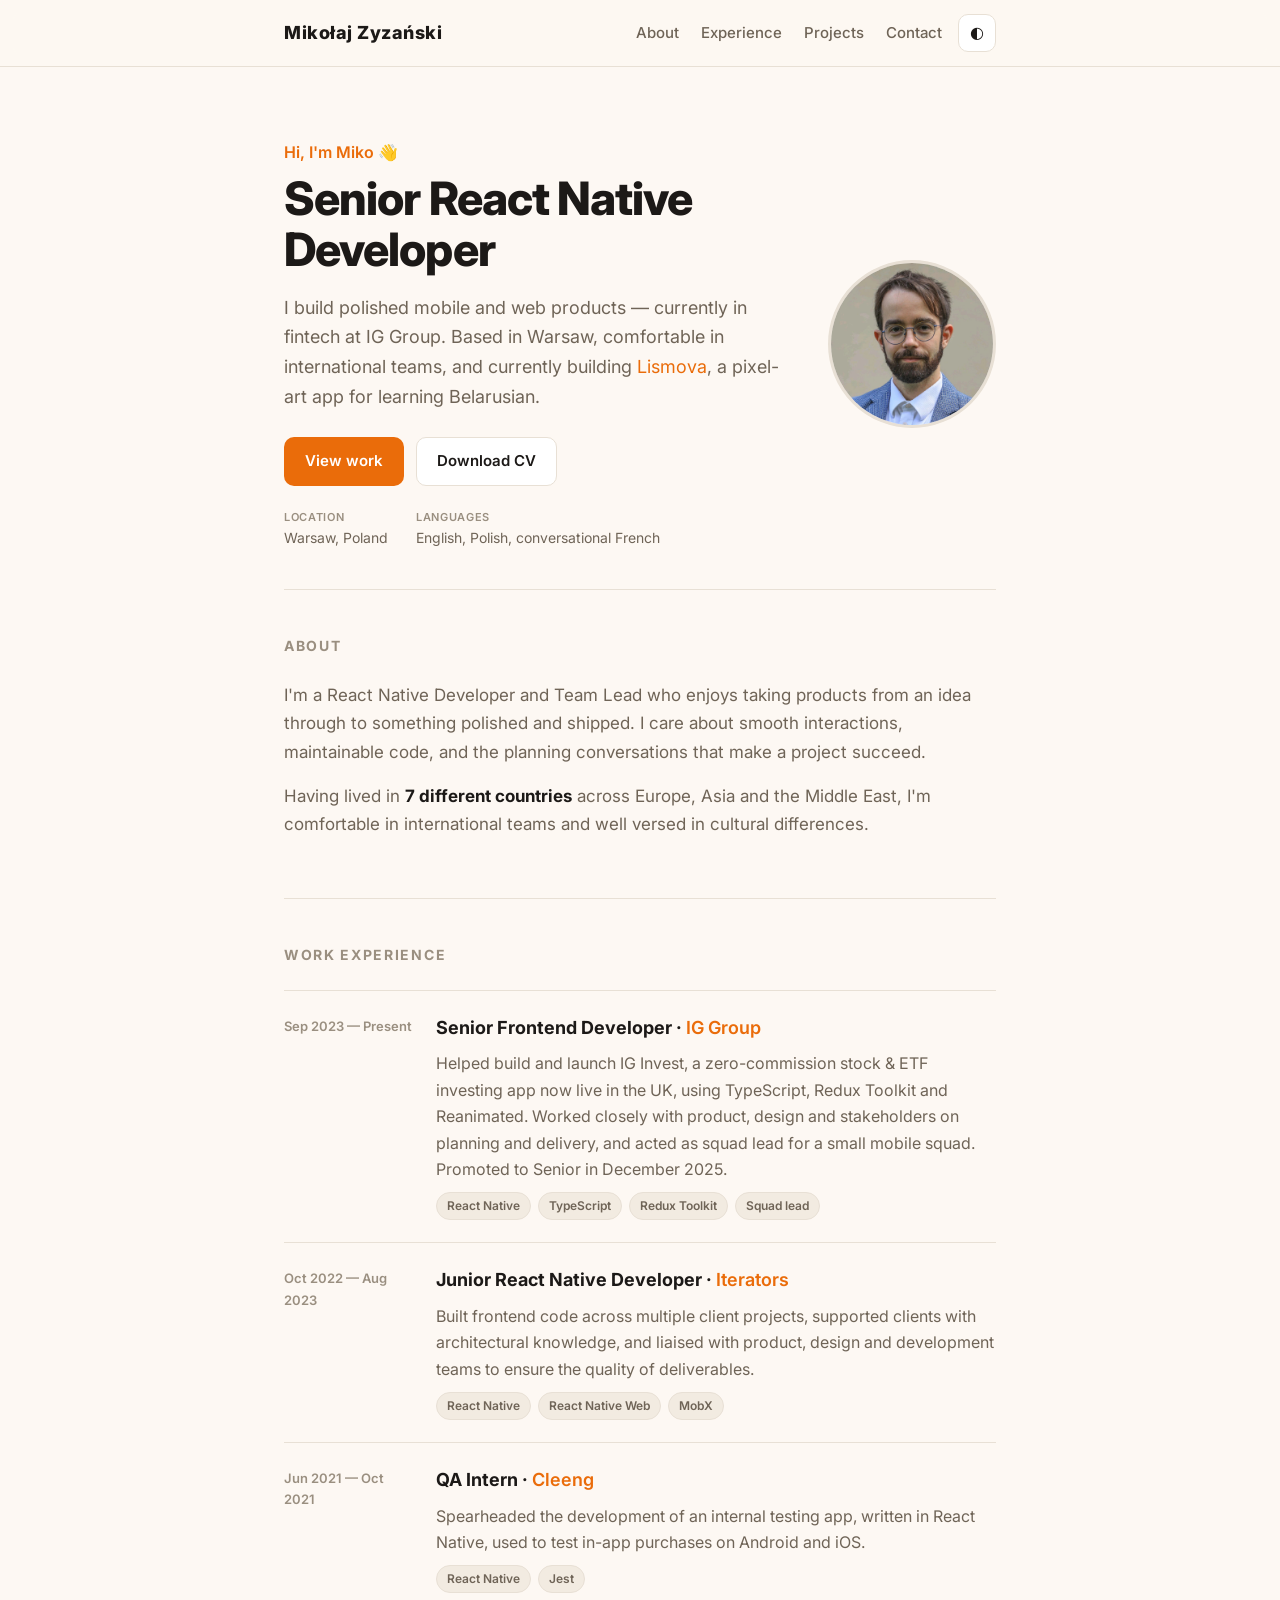
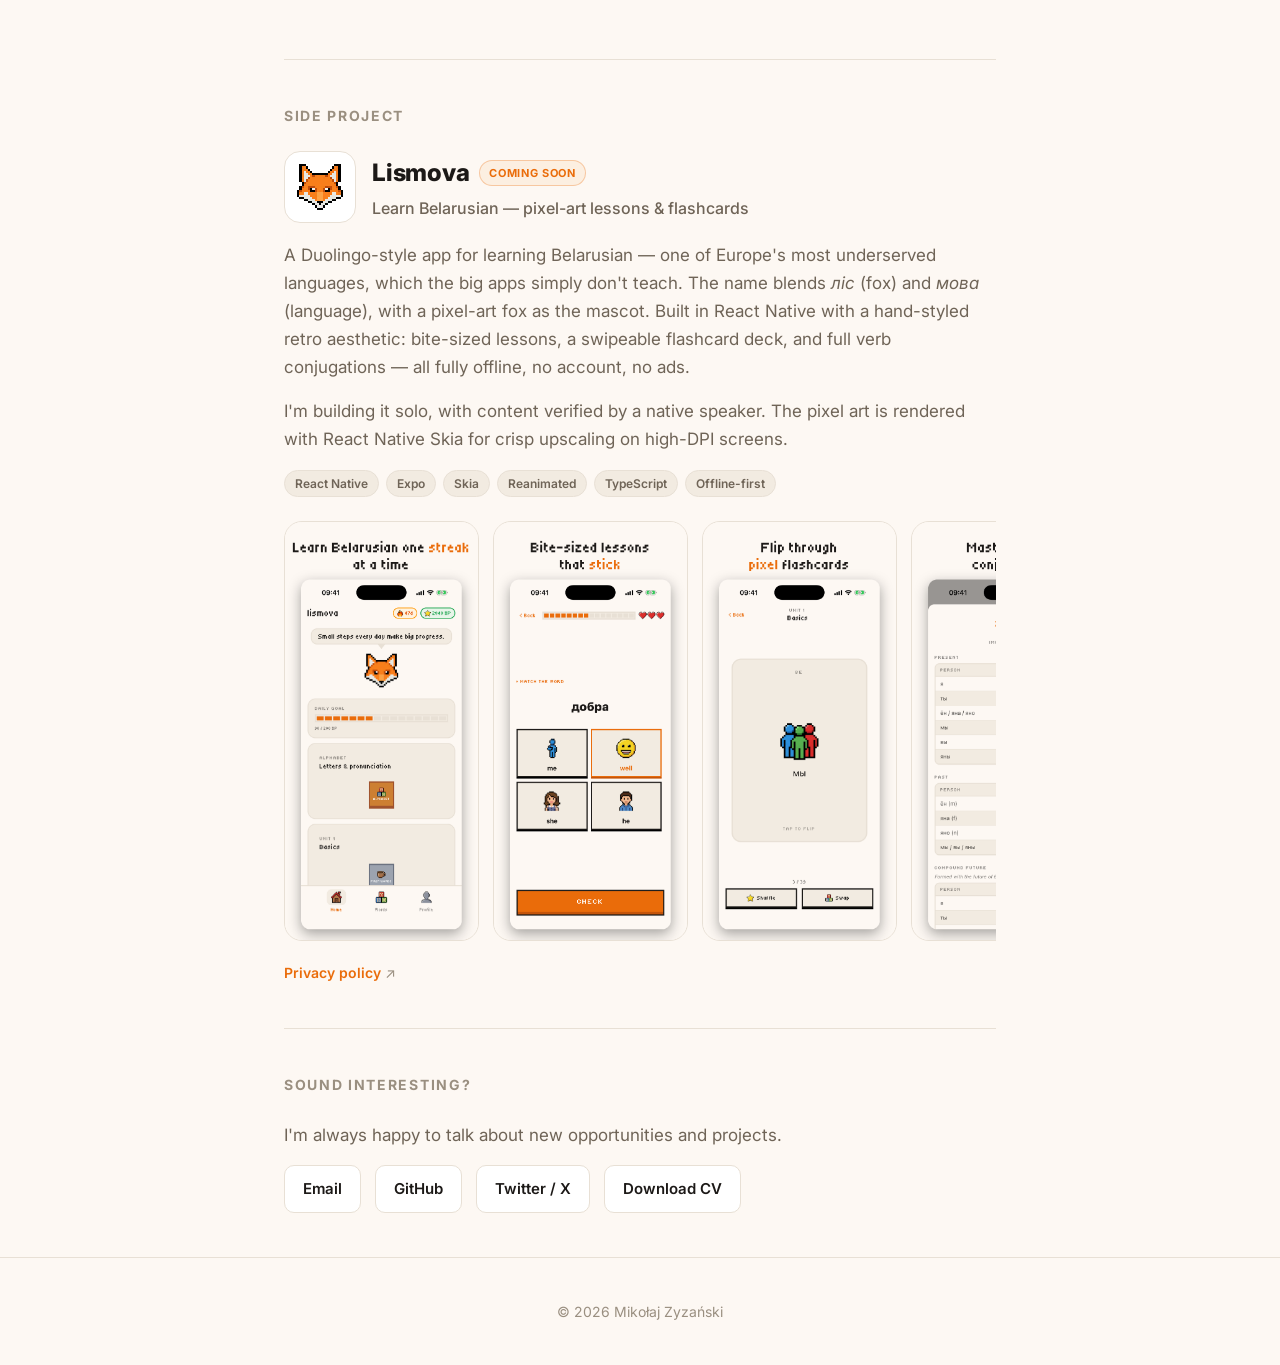
==== commit 3b9076e1: "Add source-controlled CV (HTML→PDF) and update title to Senior - New cv.html / cv.css: one-page CV m" ====
--- a/index.html
+++ b/index.html
@@ -3,17 +3,17 @@
   <head>
     <meta charset="UTF-8" />
     <meta name="viewport" content="width=device-width, initial-scale=1.0" />
-    <title>Mikołaj Zyzański — React Native Developer & Team Lead</title>
+    <title>Mikołaj Zyzański — Senior React Native Developer</title>
     <meta
       name="description"
-      content="Mikołaj (Miko) Zyzański — React Native Developer & Team Lead based in Warsaw. Mobile and web apps, fintech, and side projects."
+      content="Mikołaj (Miko) Zyzański — Senior React Native Developer based in Warsaw. Mobile and web apps, fintech, and side projects."
     />
 
     <meta property="og:type" content="website" />
-    <meta property="og:title" content="Mikołaj Zyzański — React Native Developer & Team Lead" />
+    <meta property="og:title" content="Mikołaj Zyzański — Senior React Native Developer" />
     <meta
       property="og:description"
-      content="React Native Developer & Team Lead based in Warsaw. Mobile and web apps, fintech, and side projects."
+      content="Senior React Native Developer based in Warsaw. Mobile and web apps, fintech, and side projects."
     />
     <meta property="og:url" content="https://www.mikozyz.dev" />
     <meta property="og:image" content="https://www.mikozyz.dev/assets/img/profile.jpg" />
@@ -58,7 +58,7 @@
         <section class="hero" id="top">
           <div class="hero__text">
             <p class="hero__eyebrow">Hi, I'm Miko 👋</p>
-            <h1 class="hero__title">React Native Developer &amp; Team Lead</h1>
+            <h1 class="hero__title">Senior React Native Developer</h1>
             <p class="hero__lead">
               I build polished mobile and web products — currently in fintech at IG
               Group. Based in Warsaw, comfortable in international teams, and currently
@@ -112,19 +112,21 @@
             <div class="entry__date">Sep 2023 — Present</div>
             <div>
               <h3 class="entry__role">
-                React Native Developer &amp; Team Lead ·
+                Senior Frontend Developer ·
                 <a class="entry__org" href="https://www.iggroup.com/" rel="noopener">IG Group</a>
               </h3>
               <p class="entry__desc">
-                Working on a fintech application end to end with TypeScript, Redux
-                Toolkit and Reanimated. Closely involved in planning — discussions with
-                designers, product owners and other stakeholders.
+                Helped build and launch IG Invest, a zero-commission stock &amp; ETF
+                investing app now live in the UK, using TypeScript, Redux Toolkit and
+                Reanimated. Worked closely with product, design and stakeholders on
+                planning and delivery, and acted as squad lead for a small mobile squad.
+                Promoted to Senior in December 2025.
               </p>
               <div class="tags">
                 <span class="tag">React Native</span>
                 <span class="tag">TypeScript</span>
                 <span class="tag">Redux Toolkit</span>
-                <span class="tag">Team Leadership</span>
+                <span class="tag">Squad lead</span>
               </div>
             </div>
           </article>
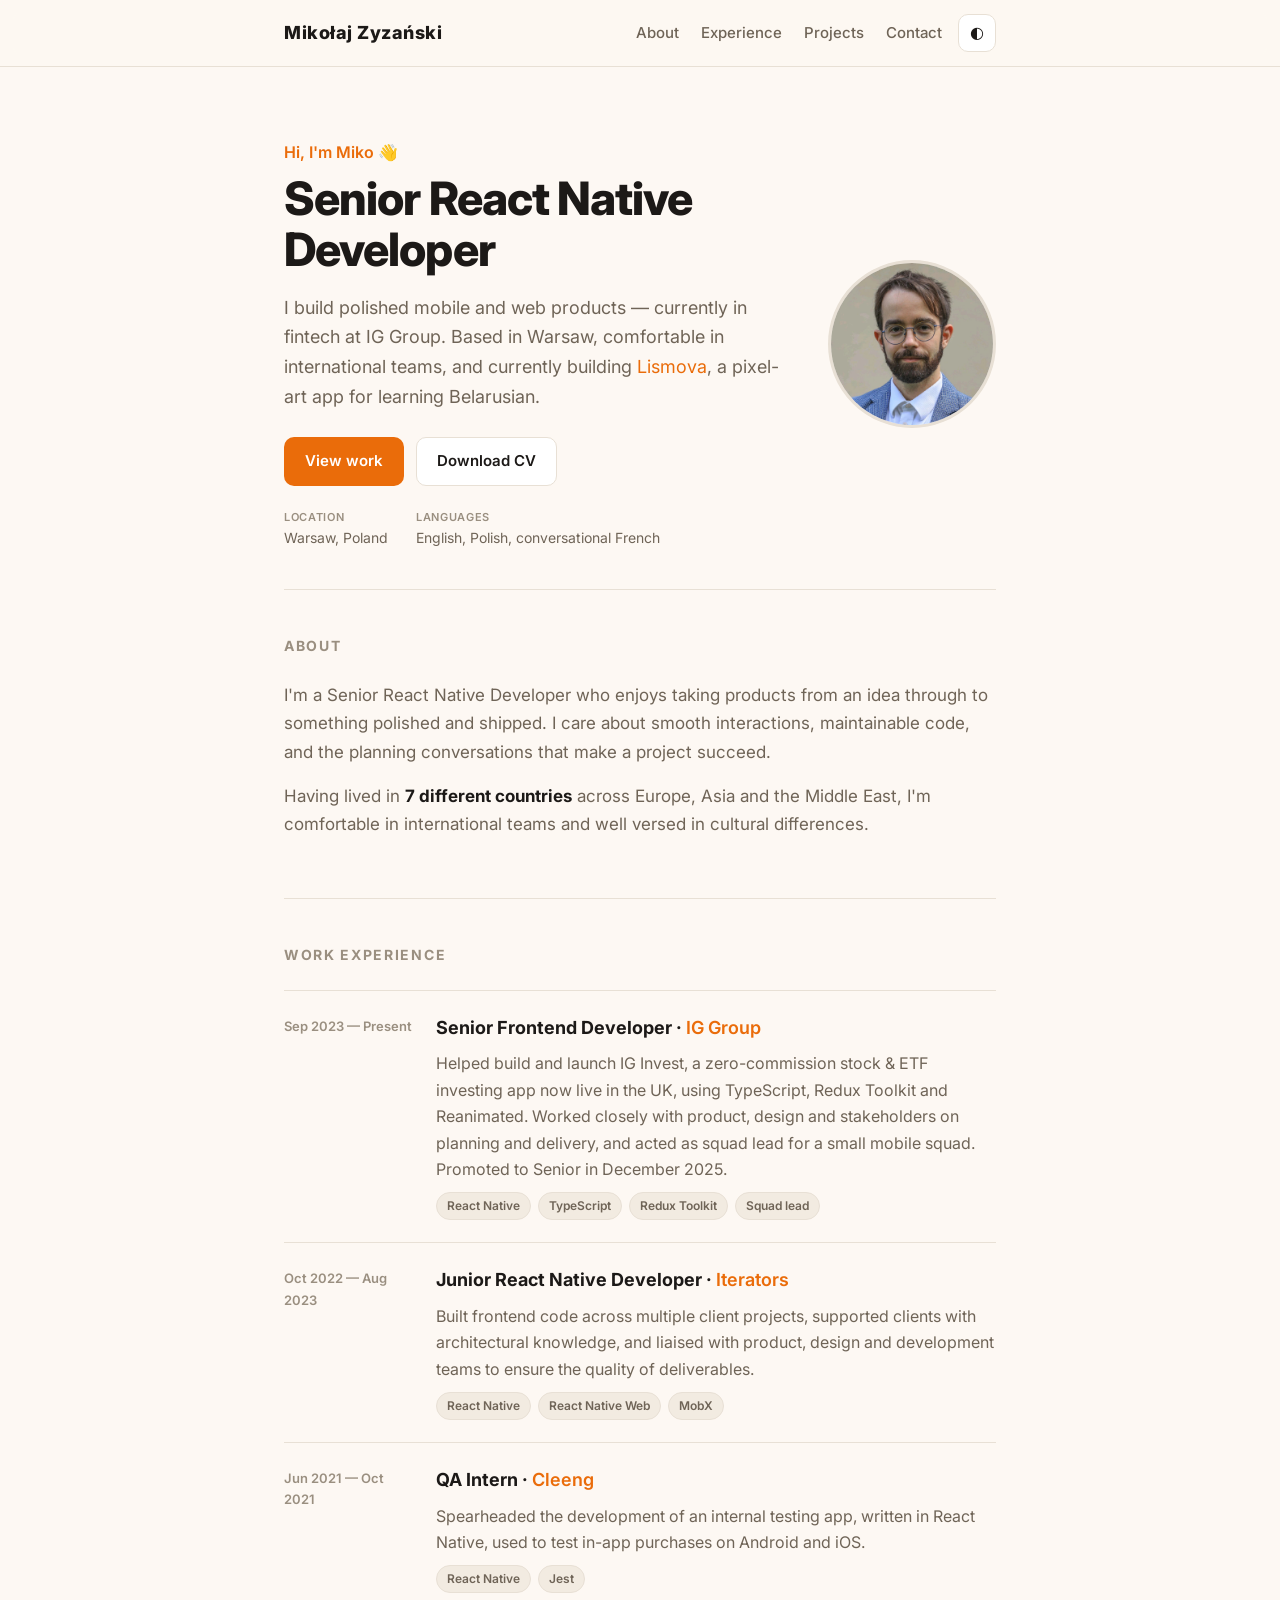
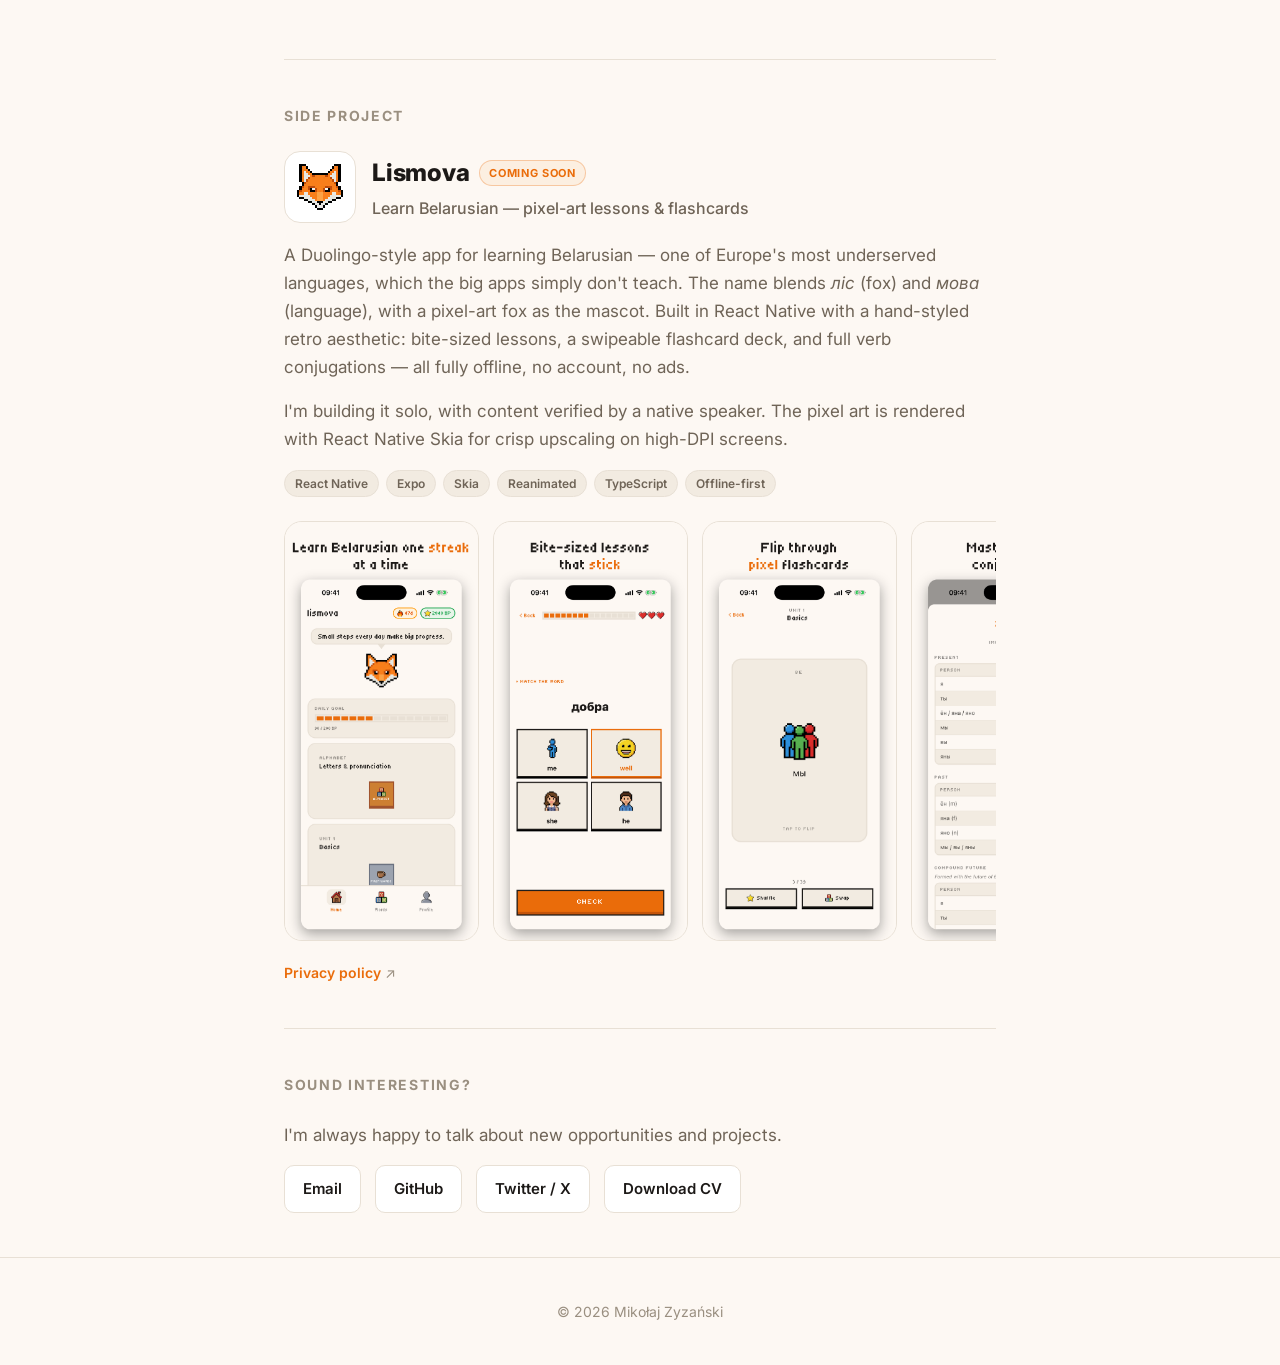
==== commit 82d90288: "Update About to Senior React Native Developer, drop Team Lead title Co-Authored-By: Claude Opus 4.8 " ====
--- a/index.html
+++ b/index.html
@@ -91,7 +91,7 @@
           <h2 class="section__title">About</h2>
           <div class="prose">
             <p>
-              I'm a React Native Developer and Team Lead who enjoys taking products from
+              I'm a Senior React Native Developer who enjoys taking products from
               an idea through to something polished and shipped. I care about smooth
               interactions, maintainable code, and the planning conversations that make
               a project succeed.
